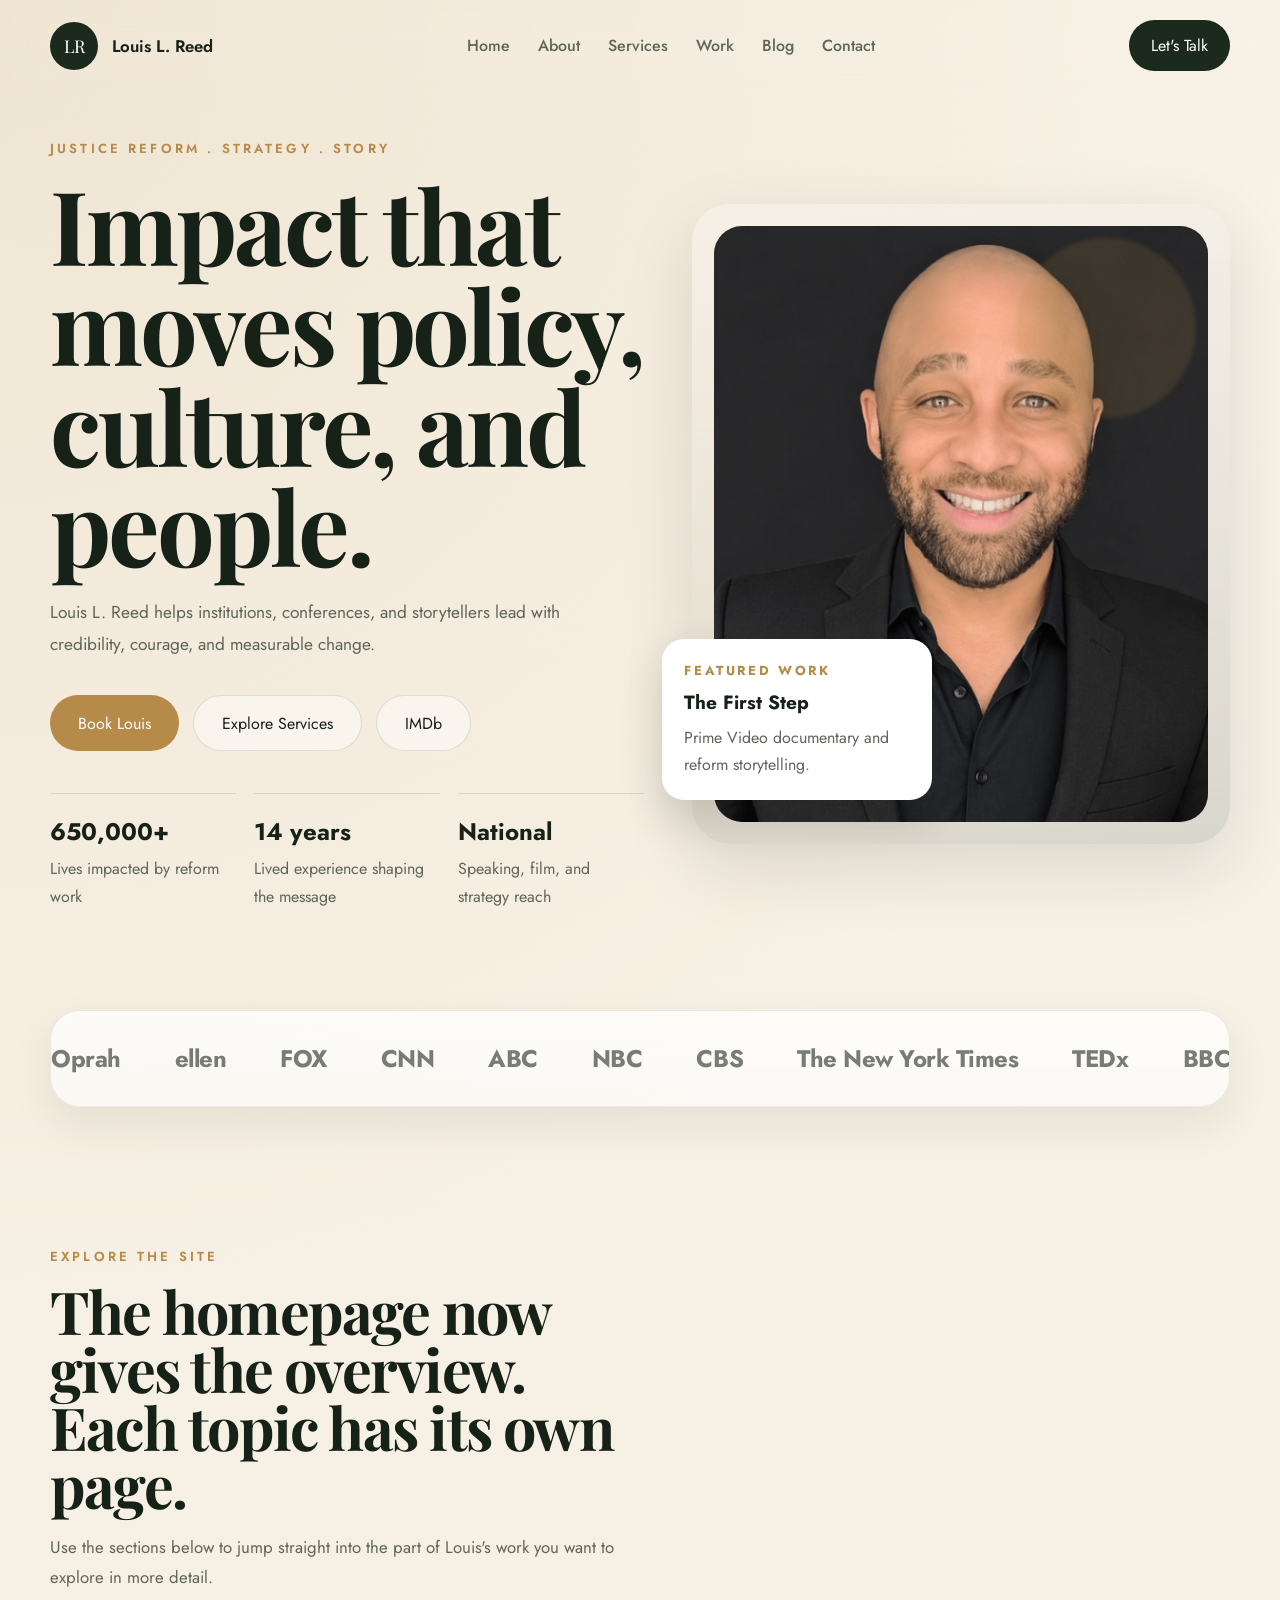
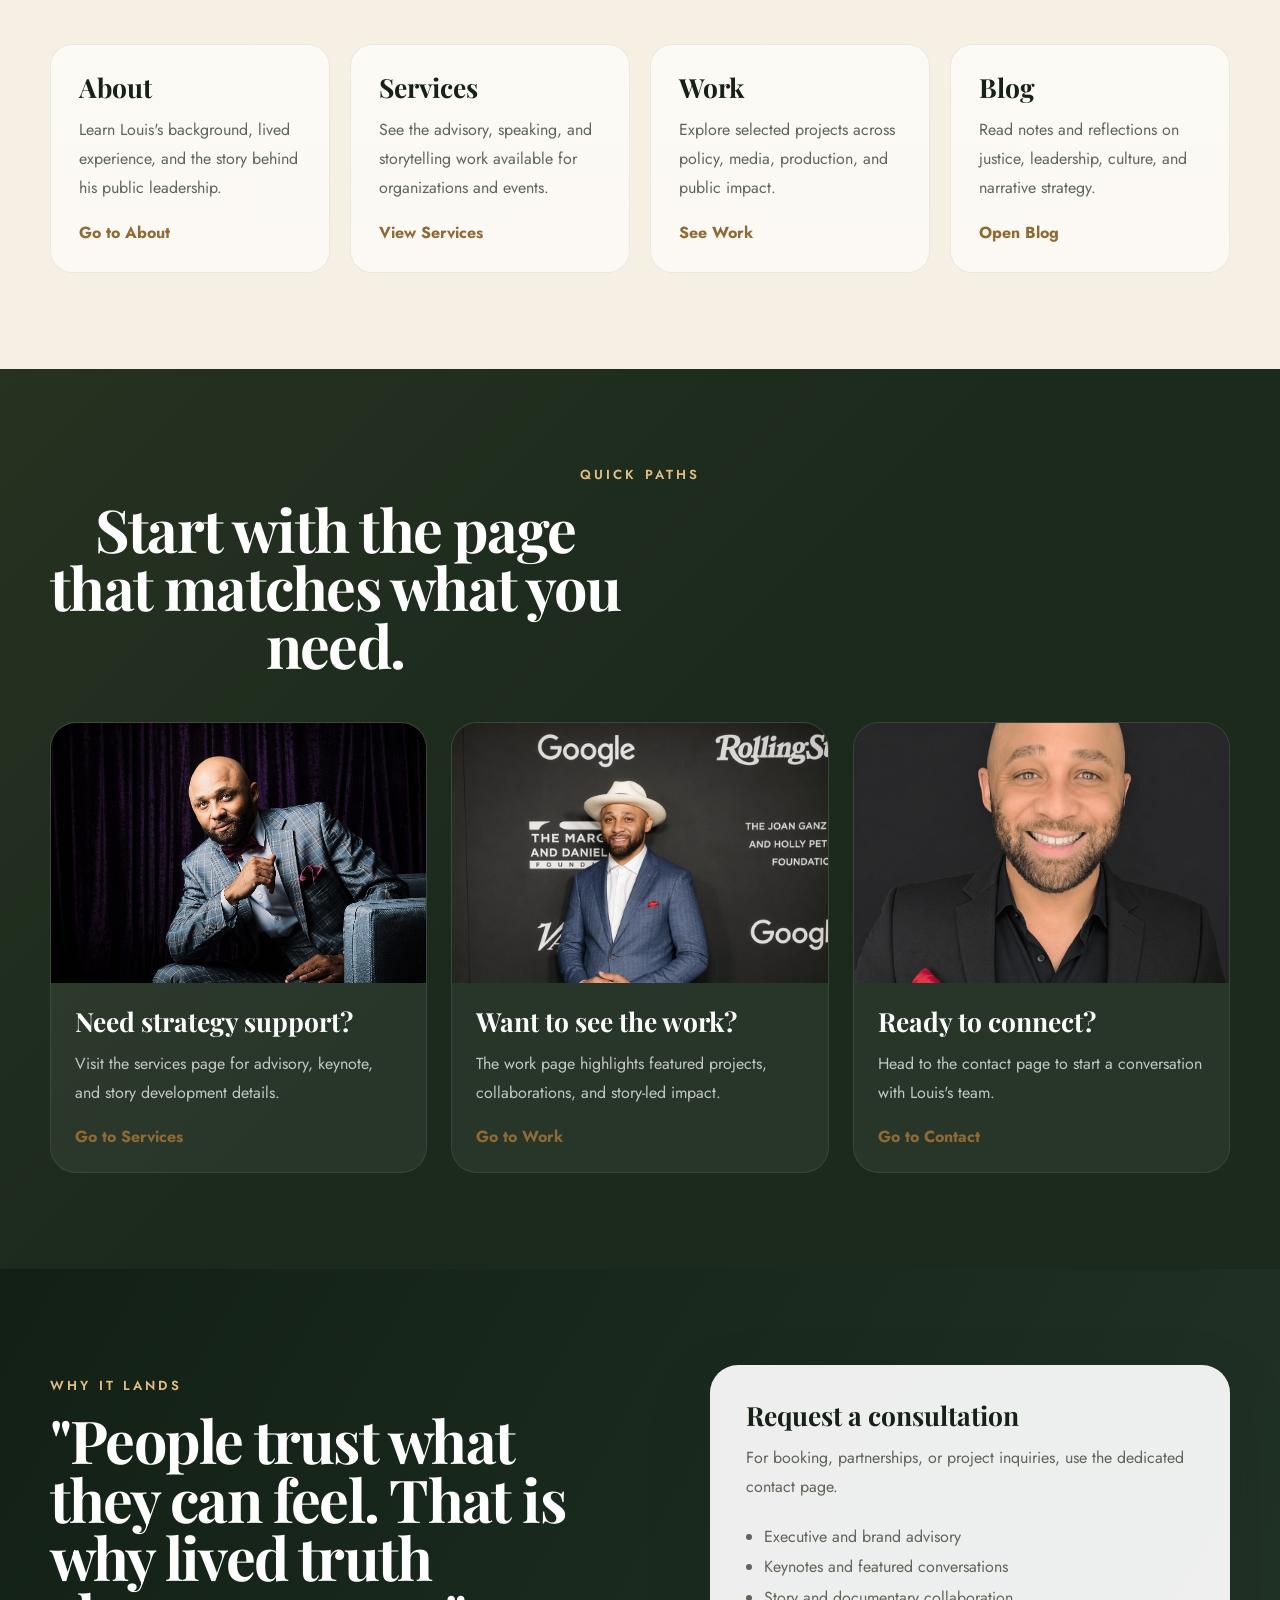
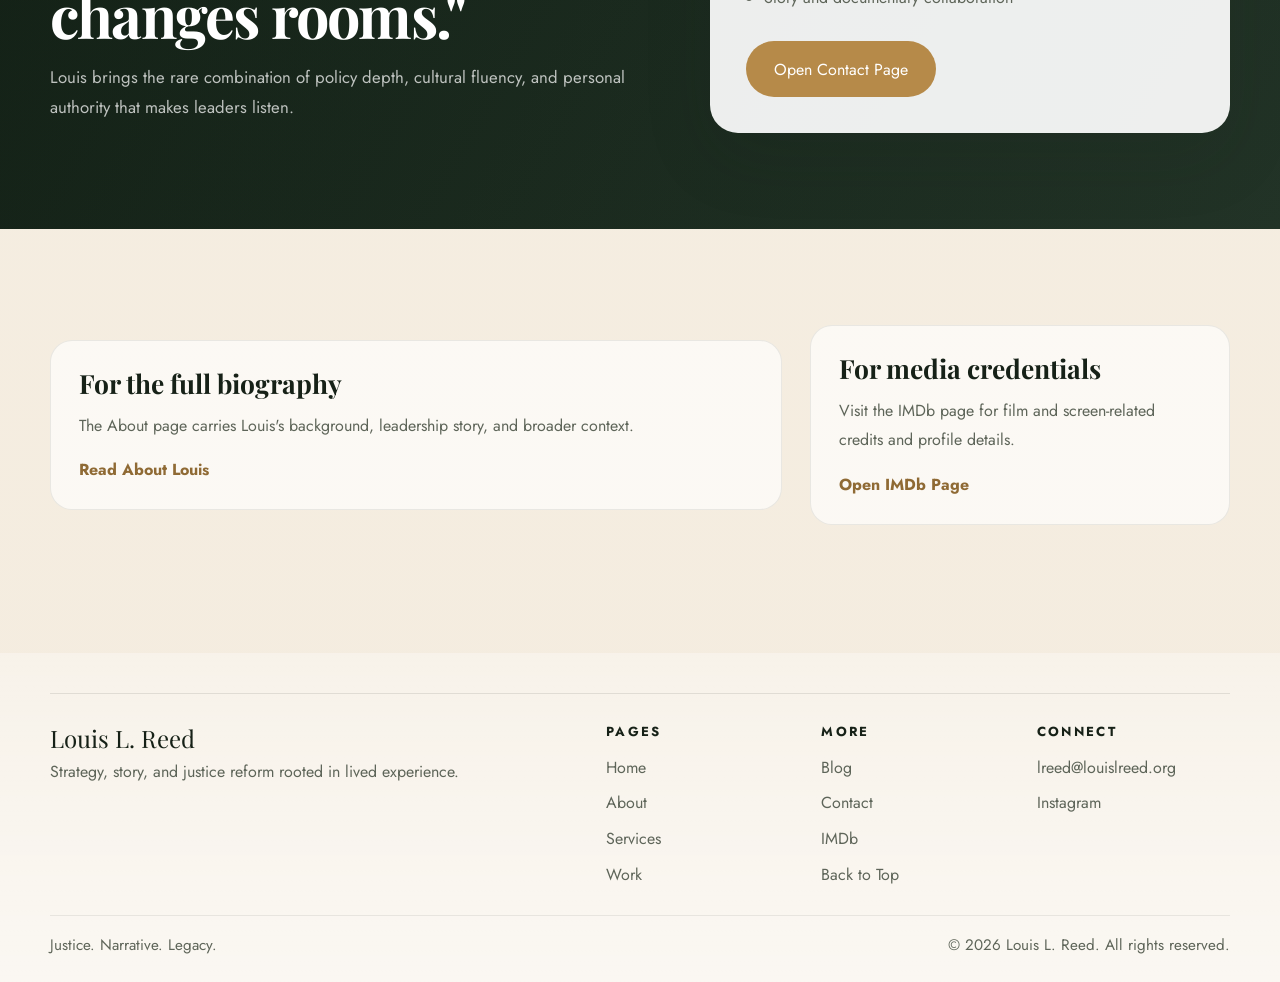
==== index.html @ aa3870a3 "Initial site import" ====
<!doctype html>
<html lang="en">
  <head>
    <meta charset="UTF-8" />
    <meta name="viewport" content="width=device-width, initial-scale=1.0" />
    <meta
      name="description"
      content="Louis L. Reed - Social impact strategist, filmmaker, and justice reform architect helping organizations shape policy, narrative, and lasting cultural change."
    />
    <meta
      property="og:title"
      content="Louis L. Reed | Strategy, Story, and Justice Reform"
    />
    <meta
      property="og:description"
      content="Partner with Louis L. Reed for keynote speaking, culture-shifting strategy, and story-led impact work."
    />
    <meta property="og:type" content="website" />
    <meta property="og:url" content="https://www.louislreed.org" />
    <meta
      property="og:image"
      content="https://www.louislreed.org/img-hero-background.png"
    />
    <meta name="twitter:card" content="summary_large_image" />
    <meta
      name="twitter:title"
      content="Louis L. Reed | Strategy, Story, and Justice Reform"
    />
    <meta
      name="twitter:description"
      content="Justice reform insight, story-led strategy, and keynote speaking rooted in lived experience."
    />
    <meta
      name="twitter:image"
      content="https://www.louislreed.org/img-hero-background.png"
    />
    <link rel="canonical" href="https://www.louislreed.org/" />
    <title>Louis L. Reed | Strategy, Story, and Justice Reform</title>
    <link rel="preconnect" href="https://fonts.googleapis.com" />
    <link rel="preconnect" href="https://fonts.gstatic.com" crossorigin />
    <link
      href="https://fonts.googleapis.com/css2?family=Jost:wght@400;500;600;700&family=Playfair+Display:wght@600;700;800&display=swap"
      rel="stylesheet"
    />
    <link rel="stylesheet" href="style.css" />
  </head>
  <body>
    <div class="site-shell">
      <nav id="navbar" class="navbar" aria-label="Main navigation">
        <div class="container nav-inner">
          <a href="#hero" class="brand-mark" aria-label="Louis L. Reed home">
            <span class="brand-mark__monogram">LR</span>
            <span class="brand-mark__text">Louis L. Reed</span>
          </a>

          <div class="nav-links">
            <a href="index.html" class="nav-link active">Home</a>
            <a href="about.html" class="nav-link">About</a>
            <a href="services.html" class="nav-link">Services</a>
            <a href="work.html" class="nav-link">Work</a>
            <a href="blog.html" class="nav-link">Blog</a>
            <a href="contact.html" class="nav-link">Contact</a>
          </div>

          <a href="contact.html" class="nav-cta">Let's Talk</a>

          <button
            class="nav-hamburger"
            id="nav-hamburger"
            aria-label="Open menu"
            aria-expanded="false"
          >
            <span></span>
            <span></span>
            <span></span>
          </button>
        </div>
      </nav>

      <div class="mobile-menu" id="mobile-menu" aria-hidden="true">
        <a href="index.html" class="mobile-link">Home</a>
        <a href="about.html" class="mobile-link">About</a>
        <a href="services.html" class="mobile-link">Services</a>
        <a href="work.html" class="mobile-link">Work</a>
        <a href="blog.html" class="mobile-link">Blog</a>
        <a href="contact.html" class="mobile-link mobile-link-cta">Let's Talk</a>
      </div>
      <main>
        <section id="hero" class="hero">
          <div class="container hero-grid">
            <div class="hero-copy">
              <p class="eyebrow reveal-up">Justice Reform . Strategy . Story</p>
              <h1 class="hero-title reveal-up delay-1">
                Impact that moves
                policy, culture,
                and people.
              </h1>
              <p class="hero-text reveal-up delay-2">
                Louis L. Reed helps institutions, conferences, and storytellers
                lead with credibility, courage, and measurable change.
              </p>

              <div class="hero-actions reveal-up delay-3">
                <a href="contact.html" class="button button-primary">Book Louis</a>
                <a href="services.html" class="button button-secondary">Explore Services</a>
                <a href="imdb.html" class="button button-secondary">IMDb</a>
              </div>

              <div class="hero-stat-row reveal-up delay-4">
                <div class="hero-stat">
                  <strong>650,000+</strong>
                  <span>Lives impacted by reform work</span>
                </div>
                <div class="hero-stat">
                  <strong>14 years</strong>
                  <span>Lived experience shaping the message</span>
                </div>
                <div class="hero-stat">
                  <strong>National</strong>
                  <span>Speaking, film, and strategy reach</span>
                </div>
              </div>
            </div>

            <div class="hero-visual reveal-right">
              <div class="hero-photo-frame">
                <img
                  src="profile-main.png"
                  class="hero-photo"
                  alt="Portrait of Louis Reed smiling"
                />
                <div class="hero-floating-card">
                  <span class="hero-floating-card__label">Featured Work</span>
                  <strong>The First Step</strong>
                  <p>Prime Video documentary and reform storytelling.</p>
                </div>
              </div>
            </div>
          </div>
        </section>

        <section class="trust-bar" aria-label="Trusted by">
          <div class="container trust-bar__frame">
            <div class="trust-bar__track">
              <div class="trust-bar__group">
                <span class="trust-logo">Oprah</span>
                <span class="trust-logo">ellen</span>
                <span class="trust-logo">FOX</span>
                <span class="trust-logo">CNN</span>
                <span class="trust-logo">ABC</span>
                <span class="trust-logo">NBC</span>
                <span class="trust-logo">CBS</span>
                <span class="trust-logo">The New York Times</span>
                <span class="trust-logo">TEDx</span>
                <span class="trust-logo">BBC</span>
                <span class="trust-logo">Forbes</span>
                <span class="trust-logo">Entrepreneur</span>
                <span class="trust-logo">USA Today</span>
                <span class="trust-logo">Inc.</span>
                <span class="trust-logo">TIME</span>
                <span class="trust-logo">Fast Company</span>
                <span class="trust-logo">The Wall Street Journal</span>
              </div>
              <div class="trust-bar__group" aria-hidden="true">
                <span class="trust-logo">Oprah</span>
                <span class="trust-logo">ellen</span>
                <span class="trust-logo">FOX</span>
                <span class="trust-logo">CNN</span>
                <span class="trust-logo">ABC</span>
                <span class="trust-logo">NBC</span>
                <span class="trust-logo">CBS</span>
                <span class="trust-logo">The New York Times</span>
                <span class="trust-logo">TEDx</span>
                <span class="trust-logo">BBC</span>
                <span class="trust-logo">Forbes</span>
                <span class="trust-logo">Entrepreneur</span>
                <span class="trust-logo">USA Today</span>
                <span class="trust-logo">Inc.</span>
                <span class="trust-logo">TIME</span>
                <span class="trust-logo">Fast Company</span>
                <span class="trust-logo">The Wall Street Journal</span>
              </div>
            </div>
          </div>
        </section>

        <section class="section section-light">
          <div class="container section-heading section-heading-left">
            <p class="eyebrow">Explore The Site</p>
            <h2 class="section-title">
              The homepage now gives the overview. Each topic has its own page.
            </h2>
            <p class="section-text">
              Use the sections below to jump straight into the part of Louis's
              work you want to explore in more detail.
            </p>
          </div>

          <div class="container feature-grid">
            <article class="feature-card reveal-up">
              <h3>About</h3>
              <p>
                Learn Louis's background, lived experience, and the story behind
                his public leadership.
              </p>
              <a href="about.html" class="blog-card__link">Go to About</a>
            </article>
            <article class="feature-card reveal-up delay-1">
              <h3>Services</h3>
              <p>
                See the advisory, speaking, and storytelling work available for
                organizations and events.
              </p>
              <a href="services.html" class="blog-card__link">View Services</a>
            </article>
            <article class="feature-card reveal-up delay-2">
              <h3>Work</h3>
              <p>
                Explore selected projects across policy, media, production, and
                public impact.
              </p>
              <a href="work.html" class="blog-card__link">See Work</a>
            </article>
            <article class="feature-card reveal-up delay-3">
              <h3>Blog</h3>
              <p>
                Read notes and reflections on justice, leadership, culture, and
                narrative strategy.
              </p>
              <a href="blog.html" class="blog-card__link">Open Blog</a>
            </article>
          </div>
        </section>

        <section class="section section-dark">
          <div class="container section-heading">
            <p class="eyebrow eyebrow-light">Quick Paths</p>
            <h2 class="section-title section-title-light">
              Start with the page that matches what you need.
            </h2>
          </div>

          <div class="container services-grid">
            <article class="service-card reveal-up">
              <img
                src="img-strategy-new.png"
                alt="Strategic consulting session"
                class="service-card__image"
              />
              <div class="service-card__body">
                <h3>Need strategy support?</h3>
                <p>
                  Visit the services page for advisory, keynote, and story
                  development details.
                </p>
                <a href="services.html" class="blog-card__link">Go to Services</a>
              </div>
            </article>

            <article class="service-card reveal-up delay-1">
              <img
                src="img-film-service-new.png"
                alt="Film and story production work"
                class="service-card__image service-card__image--top"
              />
              <div class="service-card__body">
                <h3>Want to see the work?</h3>
                <p>
                  The work page highlights featured projects, collaborations, and
                  story-led impact.
                </p>
                <a href="work.html" class="blog-card__link">Go to Work</a>
              </div>
            </article>

            <article class="service-card reveal-up delay-2">
              <img
                src="img-speaking-new.png"
                alt="Louis Reed speaking on stage"
                class="service-card__image"
              />
              <div class="service-card__body">
                <h3>Ready to connect?</h3>
                <p>
                  Head to the contact page to start a conversation with Louis's
                  team.
                </p>
                <a href="contact.html" class="blog-card__link">Go to Contact</a>
              </div>
            </article>
          </div>
        </section>

        <section class="section consultation-band">
          <div class="container consultation-grid">
            <div class="consultation-quote reveal-left">
              <p class="eyebrow eyebrow-light">Why It Lands</p>
              <h2 class="section-title section-title-light">
                "People trust what they can feel. That is why lived truth
                changes rooms."
              </h2>
              <p class="section-text section-text-light">
                Louis brings the rare combination of policy depth, cultural
                fluency, and personal authority that makes leaders listen.
              </p>
            </div>

            <div class="consultation-panel reveal-right">
              <h3>Request a consultation</h3>
              <p>
                For booking, partnerships, or project inquiries, use the
                dedicated contact page.
              </p>
              <ul class="consultation-list">
                <li>Executive and brand advisory</li>
                <li>Keynotes and featured conversations</li>
                <li>Story and documentary collaboration</li>
              </ul>
              <a href="contact.html" class="button button-primary">Open Contact Page</a>
            </div>
          </div>
        </section>

        <section class="section section-light">
          <div class="container two-column-copy">
            <div class="feature-card reveal-up">
              <h3>For the full biography</h3>
              <p>
                The About page carries Louis's background, leadership story, and
                broader context.
              </p>
              <a href="about.html" class="blog-card__link">Read About Louis</a>
            </div>
            <div class="feature-card reveal-up delay-1">
              <h3>For media credentials</h3>
              <p>
                Visit the IMDb page for film and screen-related credits and
                profile details.
              </p>
              <a href="imdb.html" class="blog-card__link">Open IMDb Page</a>
            </div>
          </div>
        </section>
      </main>
<footer class="footer">
        <div class="container footer-inner">
          <div class="footer-brand-block">
            <p class="footer-brand">Louis L. Reed</p>
            <p class="footer-copy">
              Strategy, story, and justice reform rooted in lived experience.
            </p>
          </div>
          <div class="footer-links">
            <div class="footer-column">
              <p class="footer-heading">Pages</p>
              <a href="index.html" class="footer-link">Home</a>
              <a href="about.html" class="footer-link">About</a>
              <a href="services.html" class="footer-link">Services</a>
              <a href="work.html" class="footer-link">Work</a>
            </div>
            <div class="footer-column">
              <p class="footer-heading">More</p>
              <a href="blog.html" class="footer-link">Blog</a>
              <a href="contact.html" class="footer-link">Contact</a>
              <a href="imdb.html" class="footer-link">IMDb</a>
              <a href="#hero" class="footer-link">Back to Top</a>
            </div>
            <div class="footer-column">
              <p class="footer-heading">Connect</p>
              <a href="mailto:lreed@louislreed.org" class="footer-link">lreed@louislreed.org</a>
              <a
                href="https://www.instagram.com/heinspires4real"
                target="_blank"
                rel="noopener noreferrer"
                class="footer-link"
              >
                Instagram
              </a>
            </div>
          </div>
        </div>
        <div class="container footer-bottom">
          <p class="footer-note">Justice. Narrative. Legacy.</p>
          <p class="footer-note">© 2026 Louis L. Reed. All rights reserved.</p>
        </div>
      </footer>
    </div>

    <script src="main.js"></script>
  </body>
</html>
---- style.css ----
:root {
  --bg: #f6f0e4;
  --surface: #fffaf2;
  --surface-strong: #f0e6d3;
  --ink: #162117;
  --muted: #5e6559;
  --brand: #b68a49;
  --brand-deep: #8f6a34;
  --panel: #1b2a1d;
  --panel-soft: #243629;
  --line: rgba(22, 33, 23, 0.12);
  --white: #ffffff;
  --shadow: 0 24px 70px rgba(24, 31, 24, 0.12);
  --radius-lg: 28px;
  --radius-md: 18px;
  --radius-sm: 12px;
  --container: 1180px;
  --font-heading: "Playfair Display", Georgia, serif;
  --font-body: "Jost", Arial, sans-serif;
  --ease: cubic-bezier(0.22, 1, 0.36, 1);
}

*,
*::before,
*::after {
  box-sizing: border-box;
}

html {
  scroll-behavior: smooth;
}

body {
  margin: 0;
  font-family: var(--font-body);
  background:
    radial-gradient(circle at top left, rgba(182, 138, 73, 0.12), transparent 30%),
    linear-gradient(180deg, #f8f2e7 0%, #f4ecdf 100%);
  color: var(--ink);
}

img {
  display: block;
  max-width: 100%;
}

a {
  color: inherit;
  text-decoration: none;
}

button,
input,
select,
textarea {
  font: inherit;
}

button {
  cursor: pointer;
  border: 0;
}

.container {
  width: min(var(--container), calc(100% - 40px));
  margin: 0 auto;
}

.section {
  padding: 96px 0;
}

.section-light {
  background: transparent;
}

.section-dark {
  background:
    linear-gradient(135deg, rgba(182, 138, 73, 0.08), transparent 48%),
    var(--panel);
  color: var(--white);
}

.site-shell {
  overflow: clip;
}

.eyebrow {
  margin: 0 0 16px;
  color: var(--brand);
  font-size: 0.82rem;
  font-weight: 600;
  letter-spacing: 0.24em;
  text-transform: uppercase;
}

.eyebrow-light {
  color: #dfbd84;
}

.section-title,
.hero-title {
  margin: 0;
  font-family: var(--font-heading);
  font-weight: 700;
  line-height: 0.98;
  letter-spacing: -0.03em;
}

.hero-title {
  max-width: 11ch;
  font-size: clamp(3.4rem, 8vw, 6.4rem);
}

.section-title {
  font-size: clamp(2.2rem, 5vw, 3.7rem);
  max-width: 15ch;
}

.section-title-light {
  color: var(--white);
}

.section-text {
  margin: 18px 0 0;
  max-width: 62ch;
  color: var(--muted);
  font-size: 1.05rem;
  line-height: 1.8;
}

.section-text-light {
  color: rgba(255, 255, 255, 0.72);
}

.section-heading {
  text-align: center;
  margin-bottom: 48px;
}

.section-heading-left {
  text-align: left;
}

.page-hero {
  padding: 72px 0 28px;
}

.page-hero__grid,
.two-column-copy {
  display: grid;
  grid-template-columns: minmax(0, 1fr) minmax(300px, 420px);
  gap: 28px;
  align-items: center;
}

.page-title {
  margin: 0;
  font-family: var(--font-heading);
  font-size: clamp(2.8rem, 6vw, 4.8rem);
  line-height: 1;
  letter-spacing: -0.03em;
}

.page-hero__image {
  width: 100%;
  min-height: 420px;
  border-radius: 28px;
  object-fit: cover;
  object-position: center top;
  box-shadow: var(--shadow);
}

.imdb-card {
  padding: 22px;
  border-radius: 28px;
  background: #101010;
  box-shadow: var(--shadow);
}

.imdb-card__image {
  width: 100%;
  border-radius: 18px;
}

.imdb-card__actions {
  display: flex;
  justify-content: center;
  margin-top: 22px;
}

.button {
  display: inline-flex;
  align-items: center;
  justify-content: center;
  min-height: 56px;
  padding: 0 28px;
  border-radius: 999px;
  transition:
    transform 0.25s var(--ease),
    background-color 0.25s var(--ease),
    border-color 0.25s var(--ease),
    color 0.25s var(--ease);
}

.button:hover {
  transform: translateY(-2px);
}

.button-primary {
  background: var(--brand);
  color: var(--white);
}

.button-primary:hover {
  background: var(--brand-deep);
}

.button-secondary {
  border: 1px solid var(--line);
  color: var(--ink);
  background: rgba(255, 255, 255, 0.45);
}

.button-full {
  width: 100%;
}

.navbar {
  position: sticky;
  top: 0;
  z-index: 20;
  padding: 20px 0;
  backdrop-filter: blur(20px);
  transition:
    padding 0.25s var(--ease),
    background-color 0.25s var(--ease),
    border-color 0.25s var(--ease);
}

.navbar.scrolled {
  padding: 12px 0;
  background: rgba(248, 242, 231, 0.88);
  border-bottom: 1px solid rgba(22, 33, 23, 0.08);
}

.nav-inner {
  display: flex;
  align-items: center;
  justify-content: space-between;
  gap: 24px;
}

.brand-mark {
  display: inline-flex;
  align-items: center;
  gap: 14px;
}

.brand-mark__monogram {
  display: inline-grid;
  place-items: center;
  width: 48px;
  height: 48px;
  border-radius: 50%;
  background: var(--panel);
  color: var(--white);
  font-family: var(--font-heading);
  font-size: 1.1rem;
}

.brand-mark__text {
  font-weight: 600;
  font-size: 1.05rem;
}

.nav-links {
  display: flex;
  align-items: center;
  gap: 28px;
}

.nav-link {
  color: var(--muted);
  font-weight: 500;
}

.nav-link.active,
.nav-link:hover {
  color: var(--ink);
}

.nav-cta {
  padding: 14px 22px;
  border-radius: 999px;
  background: var(--panel);
  color: var(--white);
}

.nav-hamburger {
  display: none;
  width: 48px;
  height: 48px;
  padding: 10px;
  background: var(--panel);
  border-radius: 14px;
}

.nav-hamburger span {
  display: block;
  width: 100%;
  height: 2px;
  margin: 5px 0;
  background: var(--white);
  transition: transform 0.25s var(--ease), opacity 0.25s var(--ease);
}

.nav-hamburger.open span:nth-child(1) {
  transform: translateY(7px) rotate(45deg);
}

.nav-hamburger.open span:nth-child(2) {
  opacity: 0;
}

.nav-hamburger.open span:nth-child(3) {
  transform: translateY(-7px) rotate(-45deg);
}

.mobile-menu {
  position: fixed;
  inset: 84px 20px auto;
  z-index: 19;
  display: grid;
  gap: 12px;
  padding: 22px;
  border-radius: 24px;
  background: rgba(27, 42, 29, 0.97);
  color: var(--white);
  box-shadow: var(--shadow);
  opacity: 0;
  pointer-events: none;
  transform: translateY(-10px);
  transition:
    opacity 0.25s var(--ease),
    transform 0.25s var(--ease);
}

.mobile-menu.open {
  opacity: 1;
  pointer-events: auto;
  transform: translateY(0);
}

.mobile-link {
  padding: 12px 4px;
  border-bottom: 1px solid rgba(255, 255, 255, 0.08);
}

.mobile-link-cta {
  border-bottom: 0;
  color: #f3d295;
}

.hero {
  padding: 48px 0 84px;
}

.hero-grid {
  display: grid;
  grid-template-columns: minmax(0, 1.05fr) minmax(360px, 0.95fr);
  align-items: center;
  gap: 48px;
}

.hero-text {
  margin: 22px 0 0;
  max-width: 56ch;
  color: var(--muted);
  font-size: 1.08rem;
  line-height: 1.85;
}

.hero-actions {
  display: flex;
  flex-wrap: wrap;
  gap: 14px;
  margin-top: 34px;
}

.hero-stat-row {
  display: grid;
  grid-template-columns: repeat(3, minmax(0, 1fr));
  gap: 18px;
  margin-top: 42px;
}

.hero-stat {
  padding-top: 20px;
  border-top: 1px solid rgba(22, 33, 23, 0.12);
}

.hero-stat strong {
  display: block;
  margin-bottom: 6px;
  font-size: 1.5rem;
  font-weight: 700;
}

.hero-stat span {
  color: var(--muted);
  line-height: 1.7;
}

.hero-photo-frame {
  position: relative;
  min-height: 640px;
  padding: 22px;
  border-radius: 38px;
  background:
    linear-gradient(180deg, rgba(255, 255, 255, 0.58), rgba(255, 255, 255, 0.18)),
    linear-gradient(145deg, rgba(182, 138, 73, 0.18), rgba(27, 42, 29, 0.18));
  box-shadow: var(--shadow);
}

.hero-photo-frame::before {
  content: "";
  position: absolute;
  inset: 34px 34px auto auto;
  width: 180px;
  height: 180px;
  border-radius: 50%;
  background: rgba(182, 138, 73, 0.16);
  filter: blur(2px);
}

.hero-photo {
  width: 100%;
  height: 100%;
  min-height: 596px;
  border-radius: 28px;
  object-fit: cover;
  object-position: center top;
  background: linear-gradient(180deg, #d6cfbf, #b9b1a2);
}

.hero-floating-card {
  position: absolute;
  left: -30px;
  bottom: 44px;
  max-width: 270px;
  padding: 22px;
  border-radius: 22px;
  background: var(--white);
  box-shadow: 0 18px 44px rgba(23, 31, 23, 0.16);
}

.hero-floating-card__label {
  display: block;
  margin-bottom: 8px;
  color: var(--brand);
  font-size: 0.82rem;
  font-weight: 700;
  letter-spacing: 0.2em;
  text-transform: uppercase;
}

.hero-floating-card strong {
  display: block;
  margin-bottom: 8px;
  font-size: 1.2rem;
}

.hero-floating-card p {
  margin: 0;
  color: var(--muted);
  line-height: 1.7;
}

.trust-bar {
  padding: 16px 0 44px;
}

.trust-bar__frame {
  overflow: hidden;
  padding: 30px 0;
  border: 1px solid rgba(22, 33, 23, 0.08);
  border-radius: 30px;
  background:
    linear-gradient(180deg, rgba(255, 255, 255, 0.74), rgba(255, 255, 255, 0.62));
  box-shadow:
    0 18px 44px rgba(22, 33, 23, 0.08),
    inset 0 1px 0 rgba(255, 255, 255, 0.45);
}

.trust-bar__track {
  display: flex;
  width: max-content;
  animation: trust-marquee 28s linear infinite;
  will-change: transform;
}

.trust-bar__group {
  display: flex;
  align-items: center;
  gap: 54px;
  padding-right: 54px;
}

.trust-logo {
  flex: 0 0 auto;
  color: var(--muted);
  font-size: 1.5rem;
  font-weight: 700;
  letter-spacing: -0.02em;
  white-space: nowrap;
  opacity: 0.84;
  transform: translateY(0);
  transition:
    opacity 0.25s var(--ease),
    transform 0.25s var(--ease),
    color 0.25s var(--ease);
}

.trust-logo:hover {
  color: var(--ink);
  opacity: 1;
  transform: translateY(-2px);
}

@keyframes trust-marquee {
  from {
    transform: translateX(0);
  }
  to {
    transform: translateX(-50%);
  }
}

.intro-grid {
  display: grid;
  grid-template-columns: minmax(300px, 0.82fr) minmax(0, 1fr);
  gap: 48px;
  align-items: center;
}

.intro-media img {
  width: 100%;
  min-height: 520px;
  border-radius: 32px;
  object-fit: cover;
  box-shadow: var(--shadow);
}

.feature-grid {
  display: grid;
  grid-template-columns: repeat(4, minmax(0, 1fr));
  gap: 20px;
  margin-top: 52px;
}

.feature-card {
  padding: 28px;
  border: 1px solid rgba(22, 33, 23, 0.08);
  border-radius: 22px;
  background: rgba(255, 255, 255, 0.64);
}

.feature-card h3,
.service-card h3,
.case-card h3,
.consultation-panel h3,
.form-success h3 {
  margin: 0 0 14px;
  font-family: var(--font-heading);
  font-size: 1.65rem;
  line-height: 1.1;
}

.feature-card p,
.service-card p,
.case-card p,
.consultation-panel p,
.contact-card span,
.contact-card strong,
.form-success p {
  margin: 0;
  color: var(--muted);
  line-height: 1.8;
}

.services-grid,
.case-grid,
.consultation-grid,
.contact-grid {
  display: grid;
  gap: 24px;
}

.services-grid {
  grid-template-columns: repeat(3, minmax(0, 1fr));
}

.service-card {
  overflow: hidden;
  border-radius: 26px;
  background: rgba(255, 255, 255, 0.06);
  border: 1px solid rgba(255, 255, 255, 0.08);
}

.service-card__image,
.case-card__image {
  width: 100%;
  height: 260px;
  object-fit: cover;
}

.service-card__image--top {
  object-position: center top;
}


.service-card__body,
.case-card__body {
  padding: 24px;
}

.service-card__body p {
  color: rgba(255, 255, 255, 0.72);
}

.case-grid {
  grid-template-columns: 1.25fr 1fr 1fr;
}

.blog-preview-grid {
  display: grid;
  grid-template-columns: repeat(3, minmax(0, 1fr));
  gap: 24px;
}

.blog-card,
.blog-post-card {
  overflow: hidden;
  border-radius: 26px;
  background: rgba(255, 255, 255, 0.76);
  border: 1px solid rgba(22, 33, 23, 0.08);
  box-shadow: 0 18px 50px rgba(23, 31, 23, 0.08);
}

.blog-card__image,
.blog-post-card__image {
  width: 100%;
  height: 240px;
  object-fit: cover;
}

.blog-card__body,
.blog-post-card__body {
  padding: 24px;
}

.blog-card__meta {
  display: inline-block;
  margin-bottom: 12px;
  color: var(--brand);
  font-size: 0.82rem;
  font-weight: 700;
  letter-spacing: 0.16em;
  text-transform: uppercase;
}

.blog-card__body h3,
.blog-post-card__body h2,
.sidebar-card h3 {
  margin: 0 0 14px;
  font-family: var(--font-heading);
  font-size: 1.8rem;
  line-height: 1.1;
}

.blog-card__body p,
.blog-post-card__body p,
.sidebar-card p,
.sidebar-list {
  margin: 0;
  color: var(--muted);
  line-height: 1.85;
}

.blog-card__link {
  display: inline-block;
  margin-top: 18px;
  color: var(--brand-deep);
  font-weight: 700;
}

.blog-hero {
  padding: 48px 0 40px;
}

.blog-hero__grid,
.blog-layout {
  display: grid;
  grid-template-columns: minmax(0, 1.12fr) minmax(300px, 0.88fr);
  gap: 28px;
}

.blog-hero__visual {
  display: flex;
  justify-content: flex-end;
}

.blog-hero__image {
  width: min(100%, 440px);
  min-height: 500px;
  border-radius: 30px;
  object-fit: cover;
  object-position: center top;
  box-shadow: var(--shadow);
}

.blog-feed {
  display: grid;
  gap: 24px;
}

.blog-post-card__image {
  height: 320px;
}

.blog-sidebar {
  display: grid;
  gap: 20px;
  align-self: start;
  position: sticky;
  top: 110px;
}

.sidebar-card {
  padding: 28px;
  border-radius: 24px;
  background: rgba(255, 255, 255, 0.76);
  border: 1px solid rgba(22, 33, 23, 0.08);
  box-shadow: 0 18px 50px rgba(23, 31, 23, 0.08);
}

.sidebar-card-dark {
  background: var(--panel);
  color: var(--white);
}

.sidebar-card-dark p,
.sidebar-card-dark .sidebar-list {
  color: rgba(255, 255, 255, 0.72);
}

.sidebar-list {
  padding-left: 18px;
}

.case-card {
  overflow: hidden;
  border-radius: 26px;
  background: rgba(255, 255, 255, 0.7);
  border: 1px solid rgba(22, 33, 23, 0.08);
  box-shadow: 0 18px 50px rgba(23, 31, 23, 0.08);
}

.case-card-large {
  grid-row: span 2;
}

.case-card-large .case-card__image {
  height: 100%;
  min-height: 100%;
}

.case-card__tag {
  display: inline-block;
  margin-bottom: 12px;
  color: var(--brand);
  font-size: 0.82rem;
  font-weight: 700;
  letter-spacing: 0.18em;
  text-transform: uppercase;
}

.consultation-band {
  background:
    linear-gradient(180deg, rgba(10, 17, 11, 0.08), rgba(10, 17, 11, 0.08)),
    linear-gradient(120deg, #132116 0%, #243629 100%);
}

.consultation-grid {
  grid-template-columns: 1.1fr 0.9fr;
  align-items: center;
}

.consultation-panel {
  padding: 36px;
  border-radius: 28px;
  background: rgba(255, 255, 255, 0.92);
  box-shadow: var(--shadow);
}

.consultation-list {
  margin: 20px 0 28px;
  padding-left: 18px;
  color: var(--muted);
  line-height: 1.9;
}

.contact-grid {
  grid-template-columns: 0.9fr 1.1fr;
  align-items: start;
}

.contact-cards {
  display: grid;
  gap: 14px;
  margin-top: 28px;
}

.contact-card {
  display: block;
  padding: 22px 24px;
  border-radius: 20px;
  border: 1px solid rgba(22, 33, 23, 0.08);
  background: rgba(255, 255, 255, 0.66);
}

.contact-card strong {
  display: block;
  margin-top: 4px;
  color: var(--ink);
  font-size: 1.12rem;
}

.contact-action-button {
  display: inline-flex;
  align-items: center;
  justify-content: center;
  min-height: 64px;
  padding: 0 28px;
  border-radius: 20px;
  background: var(--brand);
  color: var(--white);
  font-size: 1.05rem;
  font-weight: 700;
  box-shadow: 0 16px 32px rgba(182, 138, 73, 0.22);
  transition:
    transform 0.25s var(--ease),
    background-color 0.25s var(--ease),
    box-shadow 0.25s var(--ease);
}

.contact-action-button:hover {
  transform: translateY(-2px);
  background: var(--brand-deep);
  box-shadow: 0 20px 38px rgba(143, 106, 52, 0.28);
}

.contact-action-button-secondary {
  background: #25d366;
  box-shadow: 0 16px 32px rgba(37, 211, 102, 0.22);
}

.contact-action-button-secondary:hover {
  background: #1fb758;
  box-shadow: 0 20px 38px rgba(37, 211, 102, 0.3);
}

.contact-action-button-outline {
  background: rgba(255, 255, 255, 0.7);
  color: var(--ink);
  border: 1px solid rgba(22, 33, 23, 0.1);
  box-shadow: 0 12px 28px rgba(22, 33, 23, 0.08);
}

.contact-action-button-outline:hover {
  background: rgba(255, 255, 255, 0.95);
  color: var(--brand-deep);
  box-shadow: 0 18px 34px rgba(22, 33, 23, 0.12);
}


.contact-form-shell {
  padding: 34px;
  border-radius: 30px;
  background: rgba(255, 255, 255, 0.82);
  border: 1px solid rgba(22, 33, 23, 0.08);
  box-shadow: var(--shadow);
}

.contact-form {
  display: grid;
  gap: 18px;
}

.form-row {
  display: grid;
  grid-template-columns: repeat(2, minmax(0, 1fr));
  gap: 16px;
}

.form-group {
  display: grid;
  gap: 8px;
}

.form-group label {
  font-weight: 600;
}

.form-input {
  width: 100%;
  padding: 15px 18px;
  border: 1px solid rgba(22, 33, 23, 0.12);
  border-radius: 16px;
  background: #fffdf8;
  color: var(--ink);
  transition:
    border-color 0.2s var(--ease),
    box-shadow 0.2s var(--ease);
}

.form-input:focus {
  outline: none;
  border-color: rgba(182, 138, 73, 0.8);
  box-shadow: 0 0 0 4px rgba(182, 138, 73, 0.14);
}

.form-input.error {
  border-color: #c54b4b;
}

.form-textarea {
  min-height: 144px;
  resize: vertical;
}

.form-success {
  padding: 16px 0 4px;
}

.footer {
  margin-top: 32px;
  padding: 40px 0 26px;
  background:
    linear-gradient(180deg, rgba(255, 255, 255, 0.34), rgba(255, 255, 255, 0.6)),
    #f4ecdf;
}

.footer-inner {
  display: grid;
  grid-template-columns: minmax(260px, 1.1fr) minmax(0, 1.3fr);
  align-items: start;
  justify-content: space-between;
  gap: 28px;
  padding: 28px 0;
  border-top: 1px solid rgba(22, 33, 23, 0.1);
  border-bottom: 1px solid rgba(22, 33, 23, 0.08);
}

.footer-brand-block {
  max-width: 28rem;
}

.footer-brand {
  margin: 0 0 4px;
  font-family: var(--font-heading);
  font-size: 1.5rem;
}

.footer-copy {
  margin: 0;
  color: var(--muted);
  line-height: 1.8;
}

.footer-links {
  display: grid;
  grid-template-columns: repeat(3, minmax(0, 1fr));
  gap: 22px;
}

.footer-column {
  display: grid;
  gap: 10px;
  align-content: start;
}

.footer-heading {
  margin: 0 0 4px;
  color: var(--ink);
  font-size: 0.82rem;
  font-weight: 700;
  letter-spacing: 0.18em;
  text-transform: uppercase;
}

.footer-link {
  color: var(--muted);
  line-height: 1.6;
  transition: color 0.2s var(--ease);
}

.footer-link:hover {
  color: var(--brand-deep);
}

.footer-bottom {
  display: flex;
  align-items: center;
  justify-content: space-between;
  gap: 16px;
  padding-top: 18px;
}

.footer-note {
  margin: 0;
  color: var(--muted);
  font-size: 0.95rem;
}

.reveal-up,
.reveal-left,
.reveal-right {
  opacity: 0;
  transition:
    opacity 0.8s var(--ease),
    transform 0.8s var(--ease);
}

.reveal-up {
  transform: translateY(38px);
}

.reveal-left {
  transform: translateX(-38px);
}

.reveal-right {
  transform: translateX(38px);
}

.revealed {
  opacity: 1;
  transform: translate(0, 0);
}

.delay-1 {
  transition-delay: 0.1s;
}

.delay-2 {
  transition-delay: 0.2s;
}

.delay-3 {
  transition-delay: 0.3s;
}

.delay-4 {
  transition-delay: 0.4s;
}

@media (max-width: 1080px) {
  .hero-grid,
  .intro-grid,
  .consultation-grid,
  .contact-grid,
  .case-grid,
  .blog-hero__grid,
  .blog-layout,
  .page-hero__grid,
  .two-column-copy {
    grid-template-columns: 1fr;
  }

  .services-grid,
  .feature-grid,
  .blog-preview-grid {
    grid-template-columns: repeat(2, minmax(0, 1fr));
  }

  .case-card-large {
    grid-row: auto;
  }

  .case-card-large .case-card__image {
    min-height: 280px;
  }

  .hero-photo-frame {
    min-height: unset;
  }

  .hero-photo {
    min-height: 520px;
  }

  .hero-floating-card {
    left: 24px;
    bottom: 24px;
  }

  .blog-sidebar {
    position: static;
    top: auto;
  }
}

@media (max-width: 820px) {
  .nav-links,
  .nav-cta {
    display: none;
  }

  .nav-hamburger {
    display: inline-block;
  }

  .hero {
    padding-top: 24px;
  }

  .hero-title {
    max-width: 100%;
  }

  .hero-stat-row,
  .services-grid,
  .feature-grid,
  .blog-preview-grid,
  .form-row {
    grid-template-columns: 1fr;
  }

  .section {
    padding: 76px 0;
  }

  .contact-form-shell,
  .consultation-panel {
    padding: 26px;
  }

  .footer-inner,
  .footer-links {
    grid-template-columns: 1fr;
  }
}

@media (max-width: 560px) {
  .container {
    width: min(calc(100% - 24px), var(--container));
  }

  .brand-mark__monogram {
    display: none;
  }

  .hero-photo {
    min-height: 420px;
  }

  .hero-floating-card {
    position: static;
    max-width: none;
    margin-top: 16px;
  }

  .contact-form-shell {
    padding: 22px 18px;
  }

  .footer-bottom {
    flex-direction: column;
    align-items: flex-start;
  }

  .trust-logo {
    font-size: 1.15rem;
  }

  .trust-bar__group {
    gap: 30px;
    padding-right: 30px;
  }
}

@media (prefers-reduced-motion: reduce) {
  .trust-bar__track {
    animation: none;
  }
}
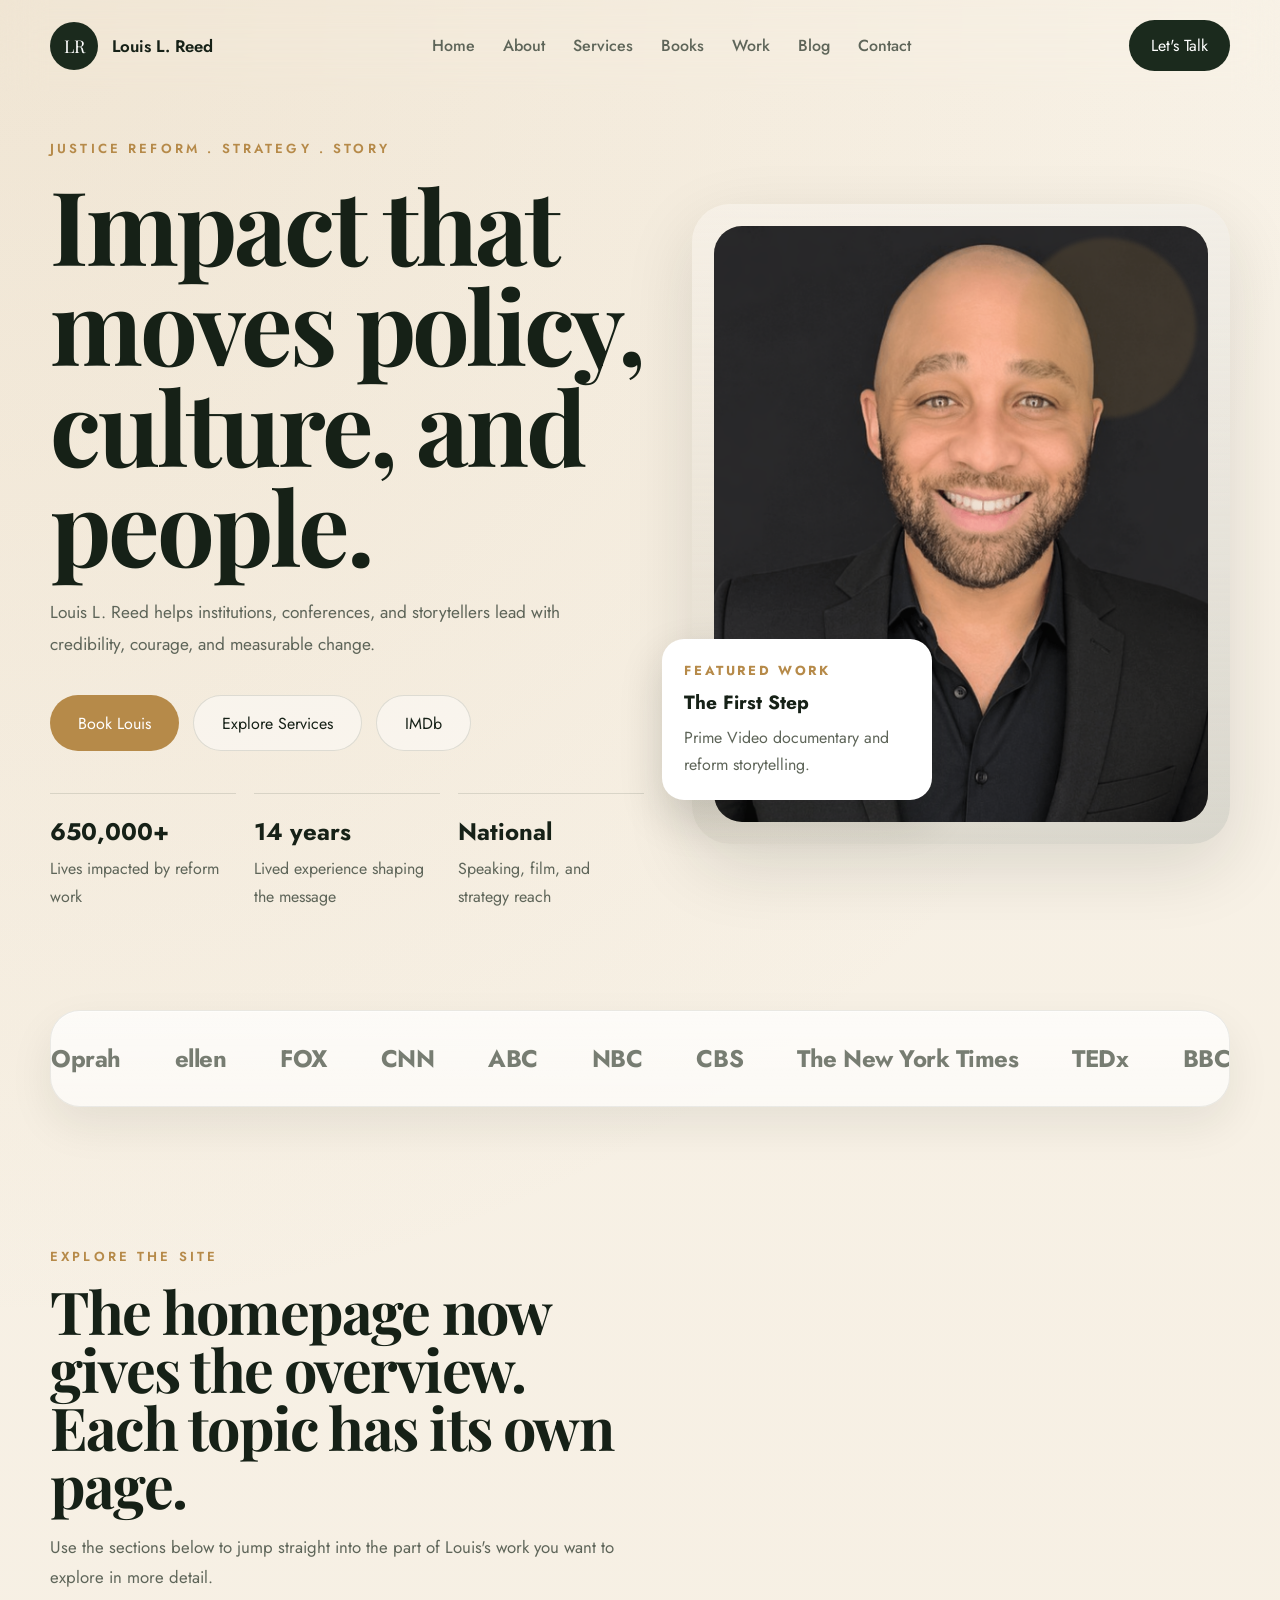
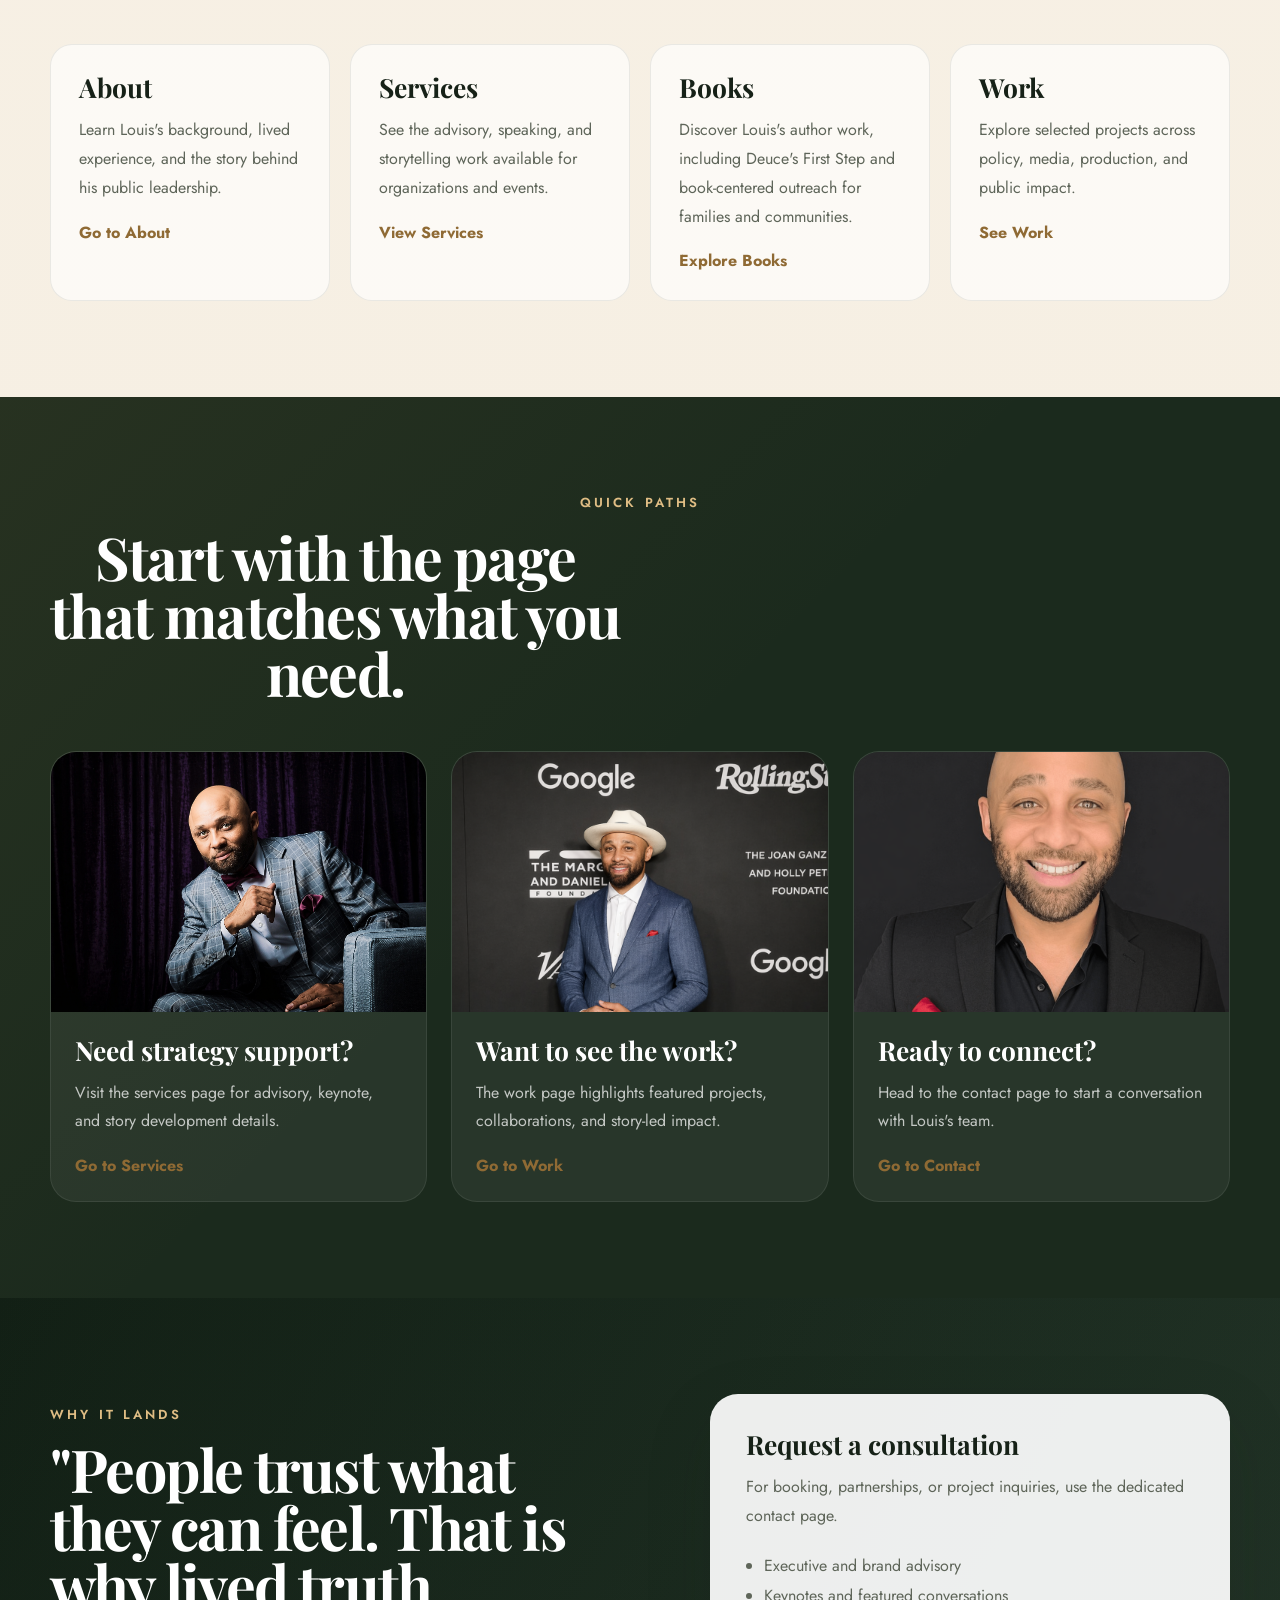
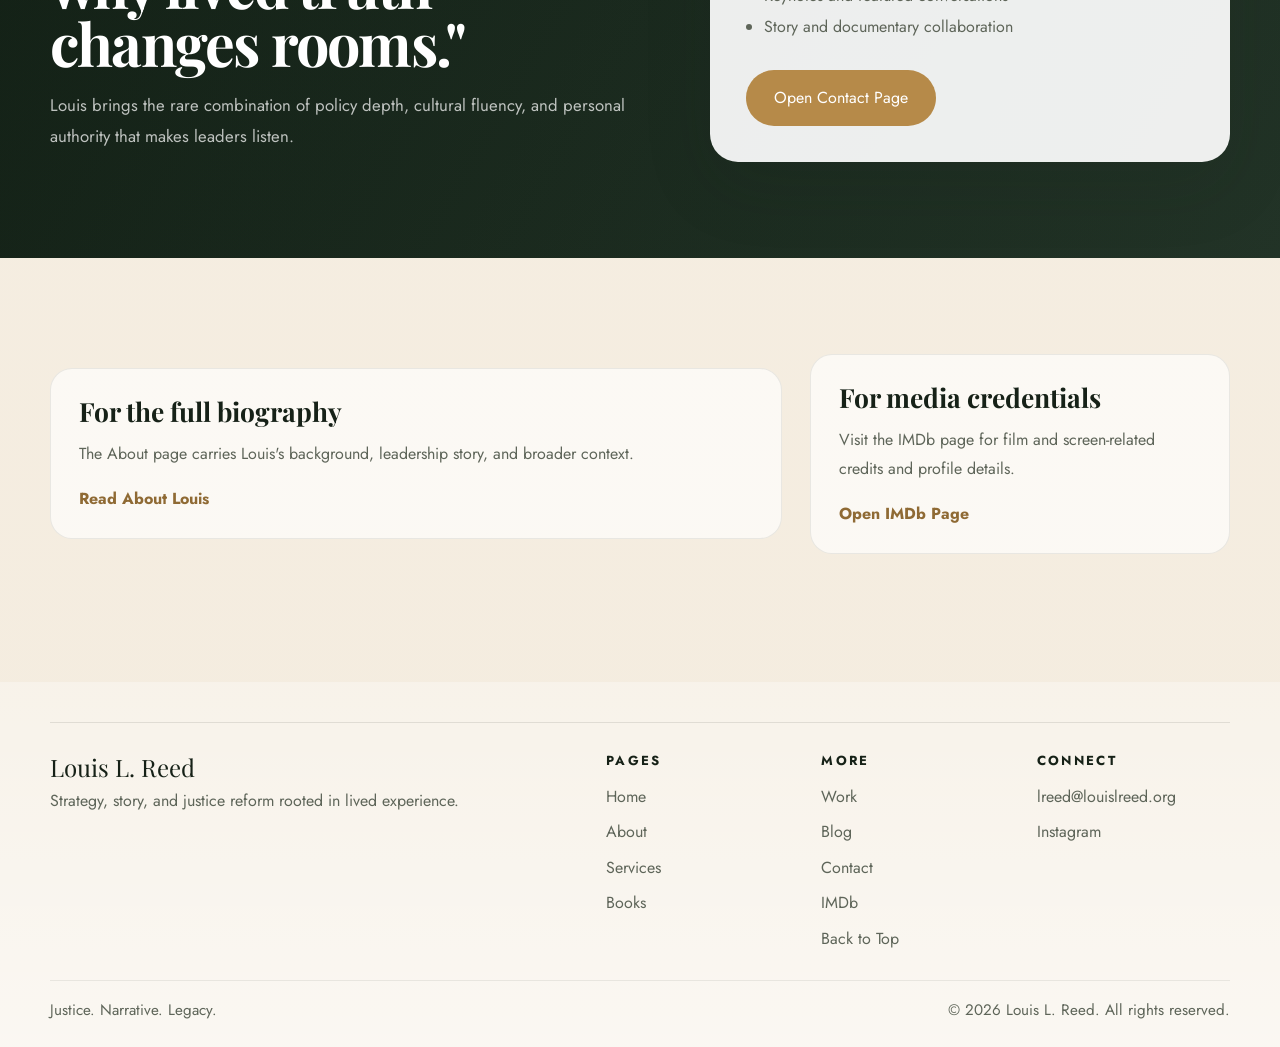
==== commit b37e4049: "Update books page content, covers, and links" ====
--- a/index.html
+++ b/index.html
@@ -57,6 +57,7 @@
             <a href="index.html" class="nav-link active">Home</a>
             <a href="about.html" class="nav-link">About</a>
             <a href="services.html" class="nav-link">Services</a>
+            <a href="books.html" class="nav-link">Books</a>
             <a href="work.html" class="nav-link">Work</a>
             <a href="blog.html" class="nav-link">Blog</a>
             <a href="contact.html" class="nav-link">Contact</a>
@@ -81,6 +82,7 @@
         <a href="index.html" class="mobile-link">Home</a>
         <a href="about.html" class="mobile-link">About</a>
         <a href="services.html" class="mobile-link">Services</a>
+        <a href="books.html" class="mobile-link">Books</a>
         <a href="work.html" class="mobile-link">Work</a>
         <a href="blog.html" class="mobile-link">Blog</a>
         <a href="contact.html" class="mobile-link mobile-link-cta">Let's Talk</a>
@@ -214,20 +216,20 @@
               <a href="services.html" class="blog-card__link">View Services</a>
             </article>
             <article class="feature-card reveal-up delay-2">
+              <h3>Books</h3>
+              <p>
+                Discover Louis's author work, including Deuce's First Step and
+                book-centered outreach for families and communities.
+              </p>
+              <a href="books.html" class="blog-card__link">Explore Books</a>
+            </article>
+            <article class="feature-card reveal-up delay-3">
               <h3>Work</h3>
               <p>
                 Explore selected projects across policy, media, production, and
                 public impact.
               </p>
               <a href="work.html" class="blog-card__link">See Work</a>
-            </article>
-            <article class="feature-card reveal-up delay-3">
-              <h3>Blog</h3>
-              <p>
-                Read notes and reflections on justice, leadership, culture, and
-                narrative strategy.
-              </p>
-              <a href="blog.html" class="blog-card__link">Open Blog</a>
             </article>
           </div>
         </section>
@@ -356,10 +358,11 @@
               <a href="index.html" class="footer-link">Home</a>
               <a href="about.html" class="footer-link">About</a>
               <a href="services.html" class="footer-link">Services</a>
-              <a href="work.html" class="footer-link">Work</a>
+              <a href="books.html" class="footer-link">Books</a>
             </div>
             <div class="footer-column">
               <p class="footer-heading">More</p>
+              <a href="work.html" class="footer-link">Work</a>
               <a href="blog.html" class="footer-link">Blog</a>
               <a href="contact.html" class="footer-link">Contact</a>
               <a href="imdb.html" class="footer-link">IMDb</a>
@@ -381,7 +384,7 @@
         </div>
         <div class="container footer-bottom">
           <p class="footer-note">Justice. Narrative. Legacy.</p>
-          <p class="footer-note">© 2026 Louis L. Reed. All rights reserved.</p>
+          <p class="footer-note">&copy; 2026 Louis L. Reed. All rights reserved.</p>
         </div>
       </footer>
     </div>
--- a/style.css
+++ b/style.css
@@ -171,6 +171,123 @@
   box-shadow: var(--shadow);
 }
 
+.books-hero {
+  padding-bottom: 40px;
+}
+
+.book-hero-panel {
+  padding: 36px;
+  border-radius: 30px;
+  background:
+    linear-gradient(180deg, rgba(255, 255, 255, 0.92), rgba(255, 255, 255, 0.8)),
+    linear-gradient(135deg, rgba(182, 138, 73, 0.18), rgba(27, 42, 29, 0.08));
+  border: 1px solid rgba(22, 33, 23, 0.08);
+  box-shadow: var(--shadow);
+}
+
+.book-hero-panel__eyebrow {
+  display: inline-block;
+  margin-bottom: 16px;
+  color: var(--brand);
+  font-size: 0.82rem;
+  font-weight: 700;
+  letter-spacing: 0.18em;
+  text-transform: uppercase;
+}
+
+.book-hero-panel h2,
+.book-cover-card strong {
+  margin: 0;
+  font-family: var(--font-heading);
+  font-size: clamp(2rem, 4vw, 3rem);
+  line-height: 1;
+}
+
+.book-hero-panel p,
+.book-cover-card p {
+  margin: 18px 0 0;
+  color: var(--muted);
+  line-height: 1.85;
+}
+
+.book-hero-panel__meta,
+.audience-pills {
+  display: flex;
+  flex-wrap: wrap;
+  gap: 12px;
+}
+
+.book-hero-panel__meta {
+  margin-top: 26px;
+}
+
+.book-hero-panel__meta span,
+.audience-pill {
+  display: inline-flex;
+  align-items: center;
+  min-height: 40px;
+  padding: 0 16px;
+  border-radius: 999px;
+  background: rgba(22, 33, 23, 0.06);
+  color: var(--ink);
+  font-weight: 500;
+}
+
+.book-showcase {
+  display: grid;
+  grid-template-columns: minmax(280px, 0.88fr) minmax(0, 1.12fr);
+  gap: 28px;
+  align-items: stretch;
+}
+
+.book-showcase__cover {
+  display: grid;
+}
+
+.book-cover-card {
+  min-height: 100%;
+  padding: 42px 36px;
+  border-radius: 32px;
+  background:
+    linear-gradient(160deg, rgba(18, 31, 20, 0.98), rgba(36, 54, 41, 0.92)),
+    var(--panel);
+  color: var(--white);
+  box-shadow: var(--shadow);
+}
+
+.book-cover-card__kicker {
+  display: inline-block;
+  margin-bottom: 18px;
+  color: #dfbd84;
+  font-size: 0.82rem;
+  font-weight: 700;
+  letter-spacing: 0.18em;
+  text-transform: uppercase;
+}
+
+.book-cover-card p {
+  color: rgba(255, 255, 255, 0.76);
+}
+
+.book-image-card {
+  min-height: 100%;
+  padding: 24px;
+  border-radius: 32px;
+  background:
+    linear-gradient(160deg, rgba(255, 255, 255, 0.96), rgba(240, 230, 212, 0.92)),
+    var(--surface);
+  box-shadow: var(--shadow);
+}
+
+.book-image-card__cover {
+  width: 100%;
+  border-radius: 18px;
+}
+
+.books-list {
+  margin-bottom: 18px;
+}
+
 .imdb-card {
   padding: 22px;
   border-radius: 28px;
@@ -1074,6 +1191,7 @@
   .case-grid,
   .blog-hero__grid,
   .blog-layout,
+  .book-showcase,
   .page-hero__grid,
   .two-column-copy {
     grid-template-columns: 1fr;
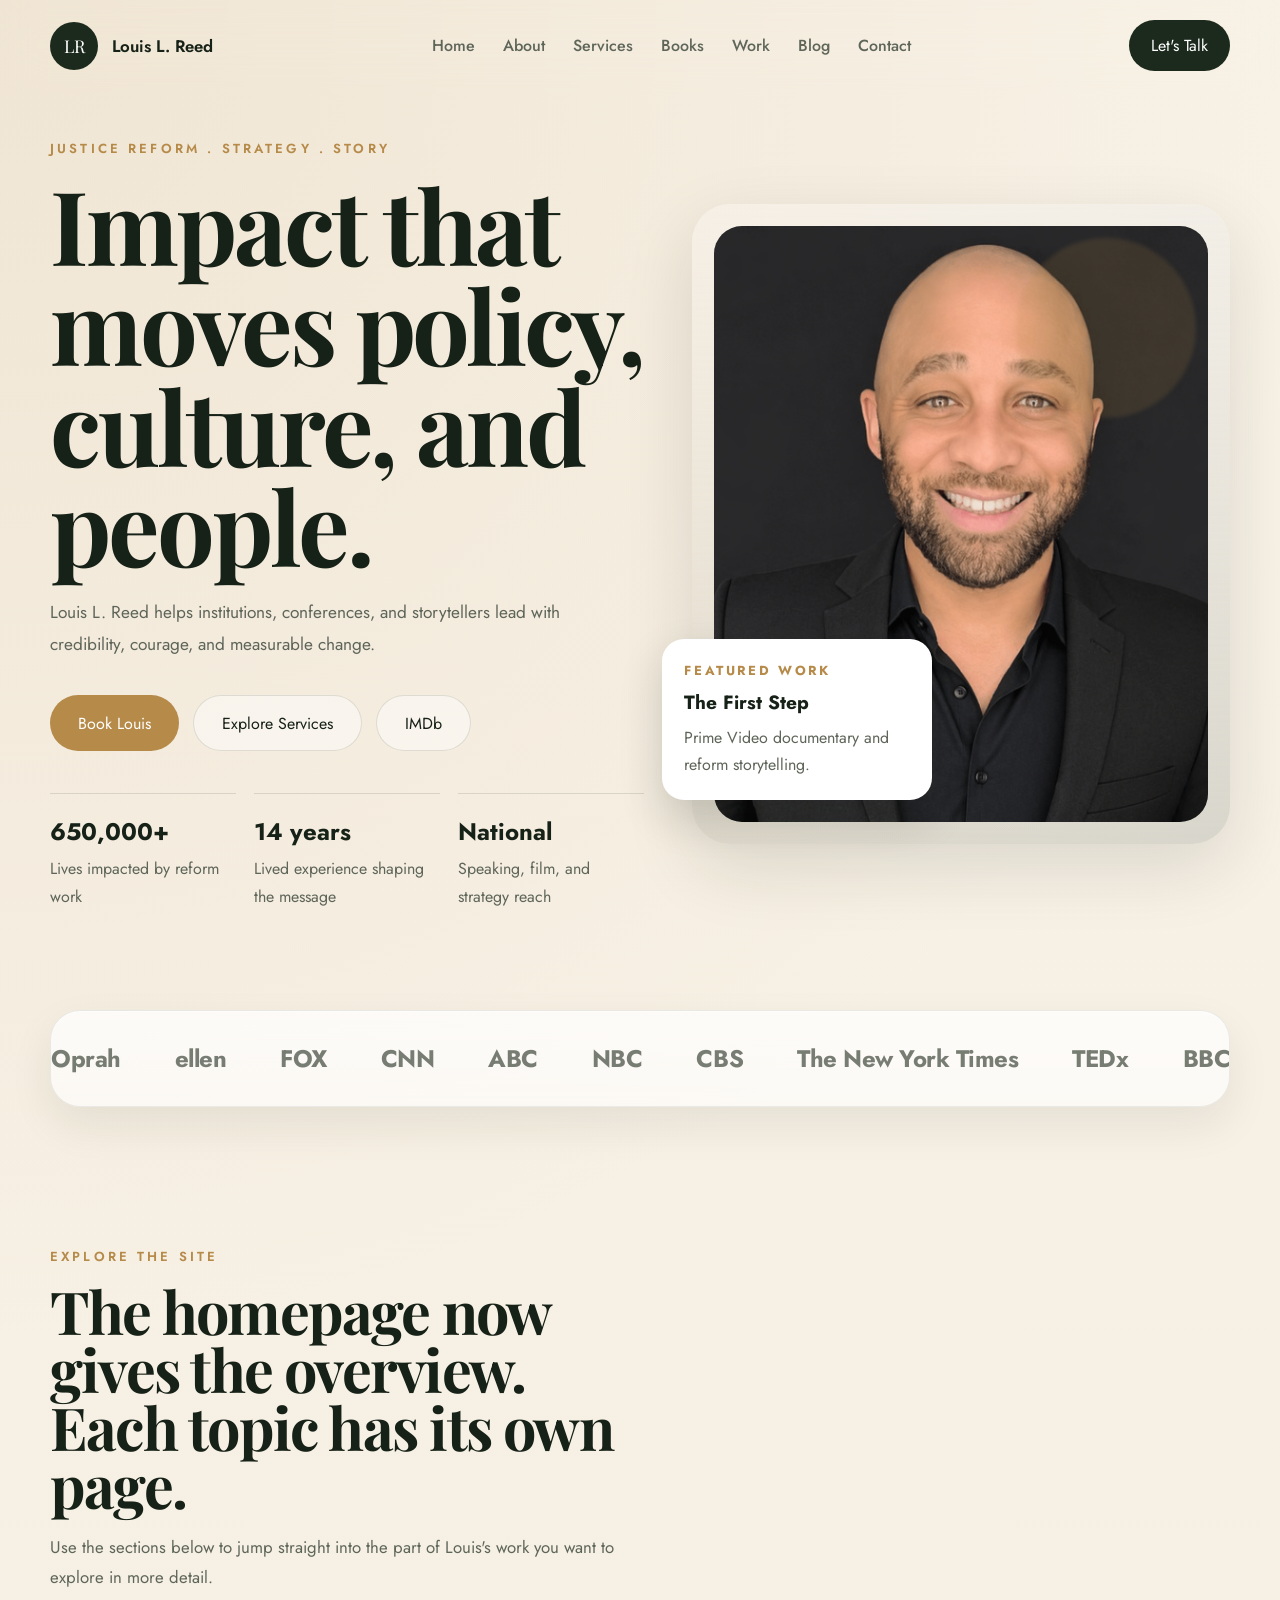
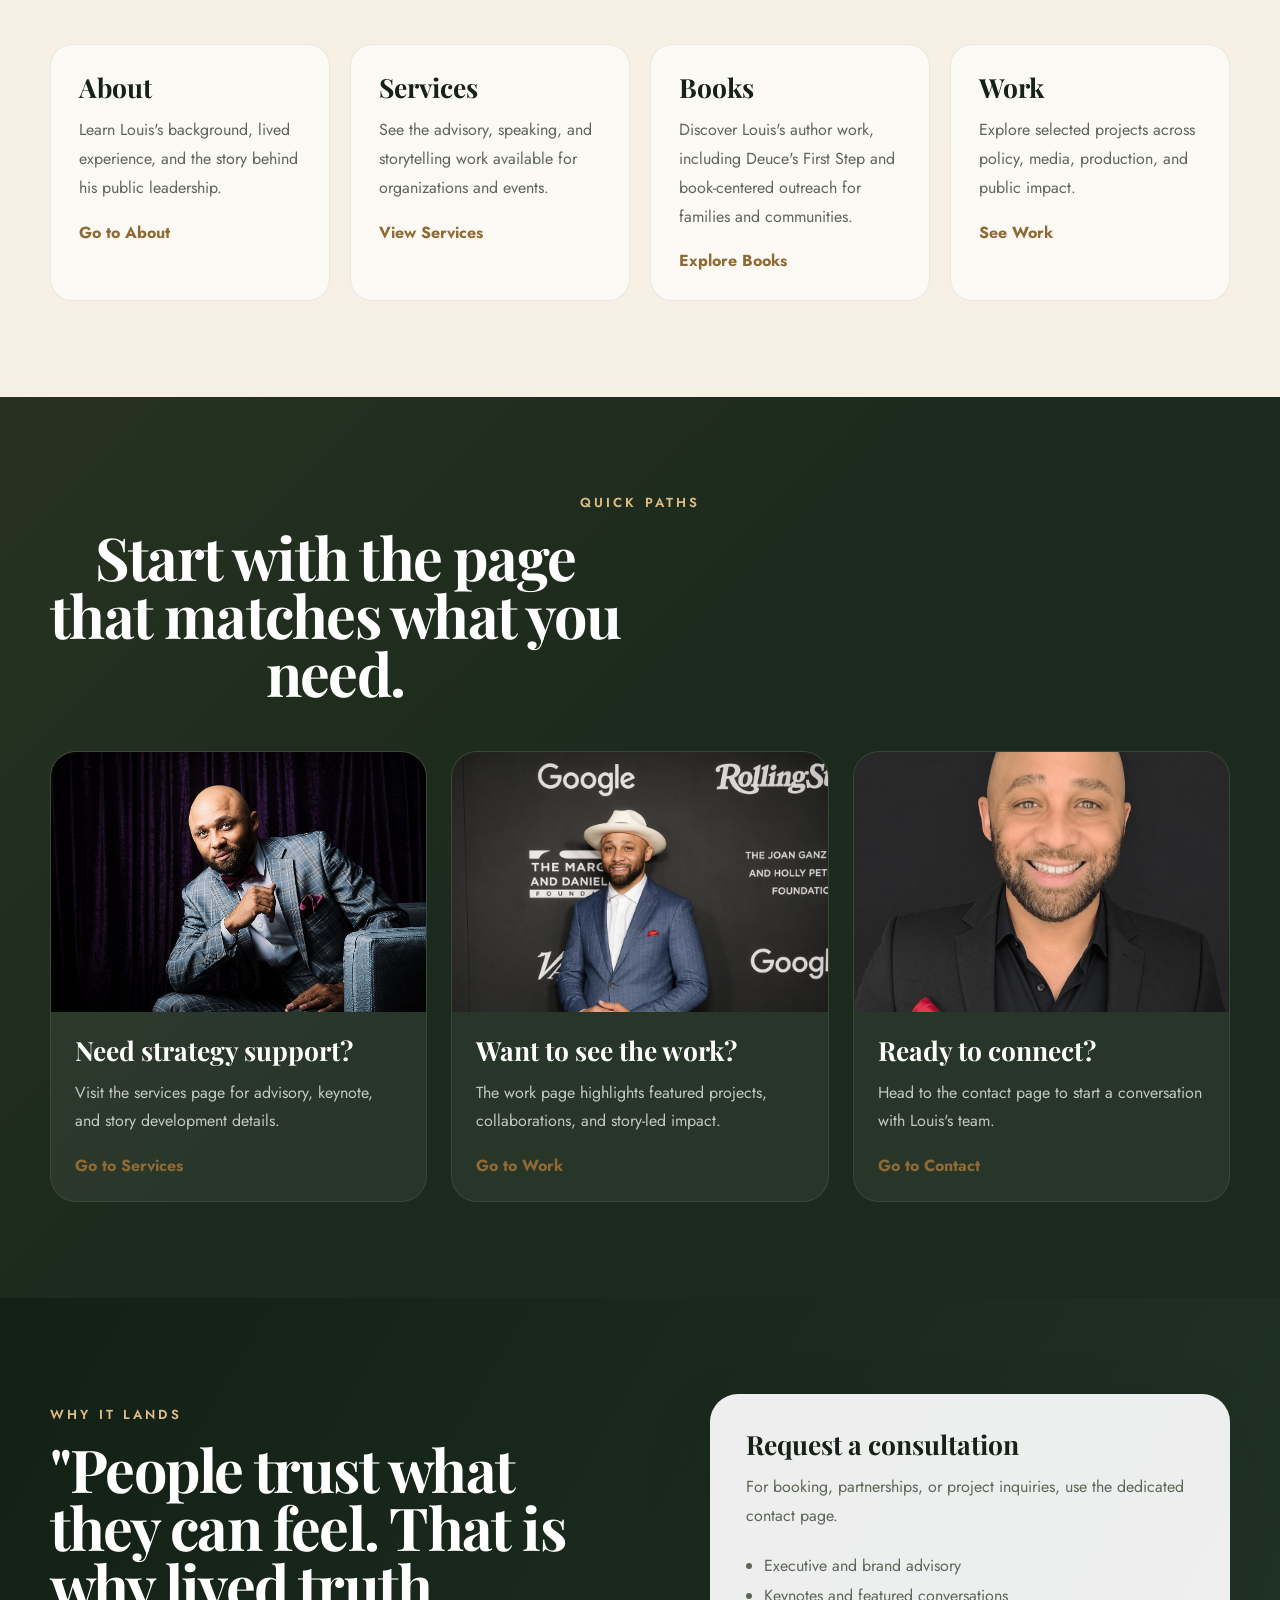
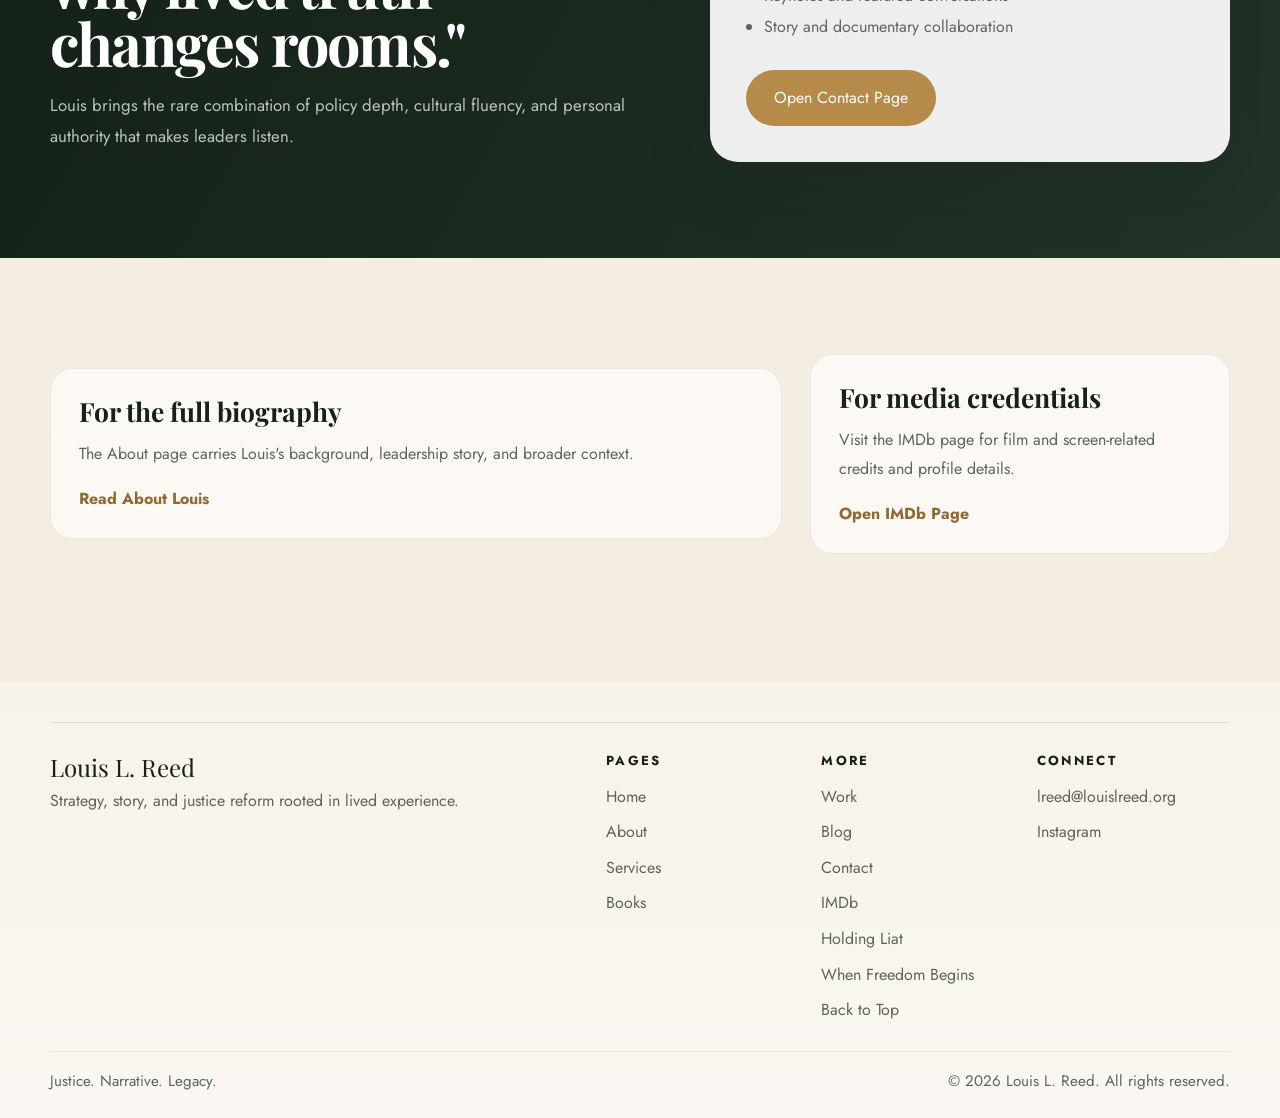
==== commit a18809a2: "Add footer links for new pages and fix blog image reference" ====
--- a/index.html
+++ b/index.html
@@ -366,6 +366,8 @@
               <a href="blog.html" class="footer-link">Blog</a>
               <a href="contact.html" class="footer-link">Contact</a>
               <a href="imdb.html" class="footer-link">IMDb</a>
+              <a href="holding-liat.html" class="footer-link">Holding Liat</a>
+              <a href="when-freedom-begins.html" class="footer-link">When Freedom Begins</a>
               <a href="#hero" class="footer-link">Back to Top</a>
             </div>
             <div class="footer-column">
@@ -392,3 +394,4 @@
     <script src="main.js"></script>
   </body>
 </html>
+
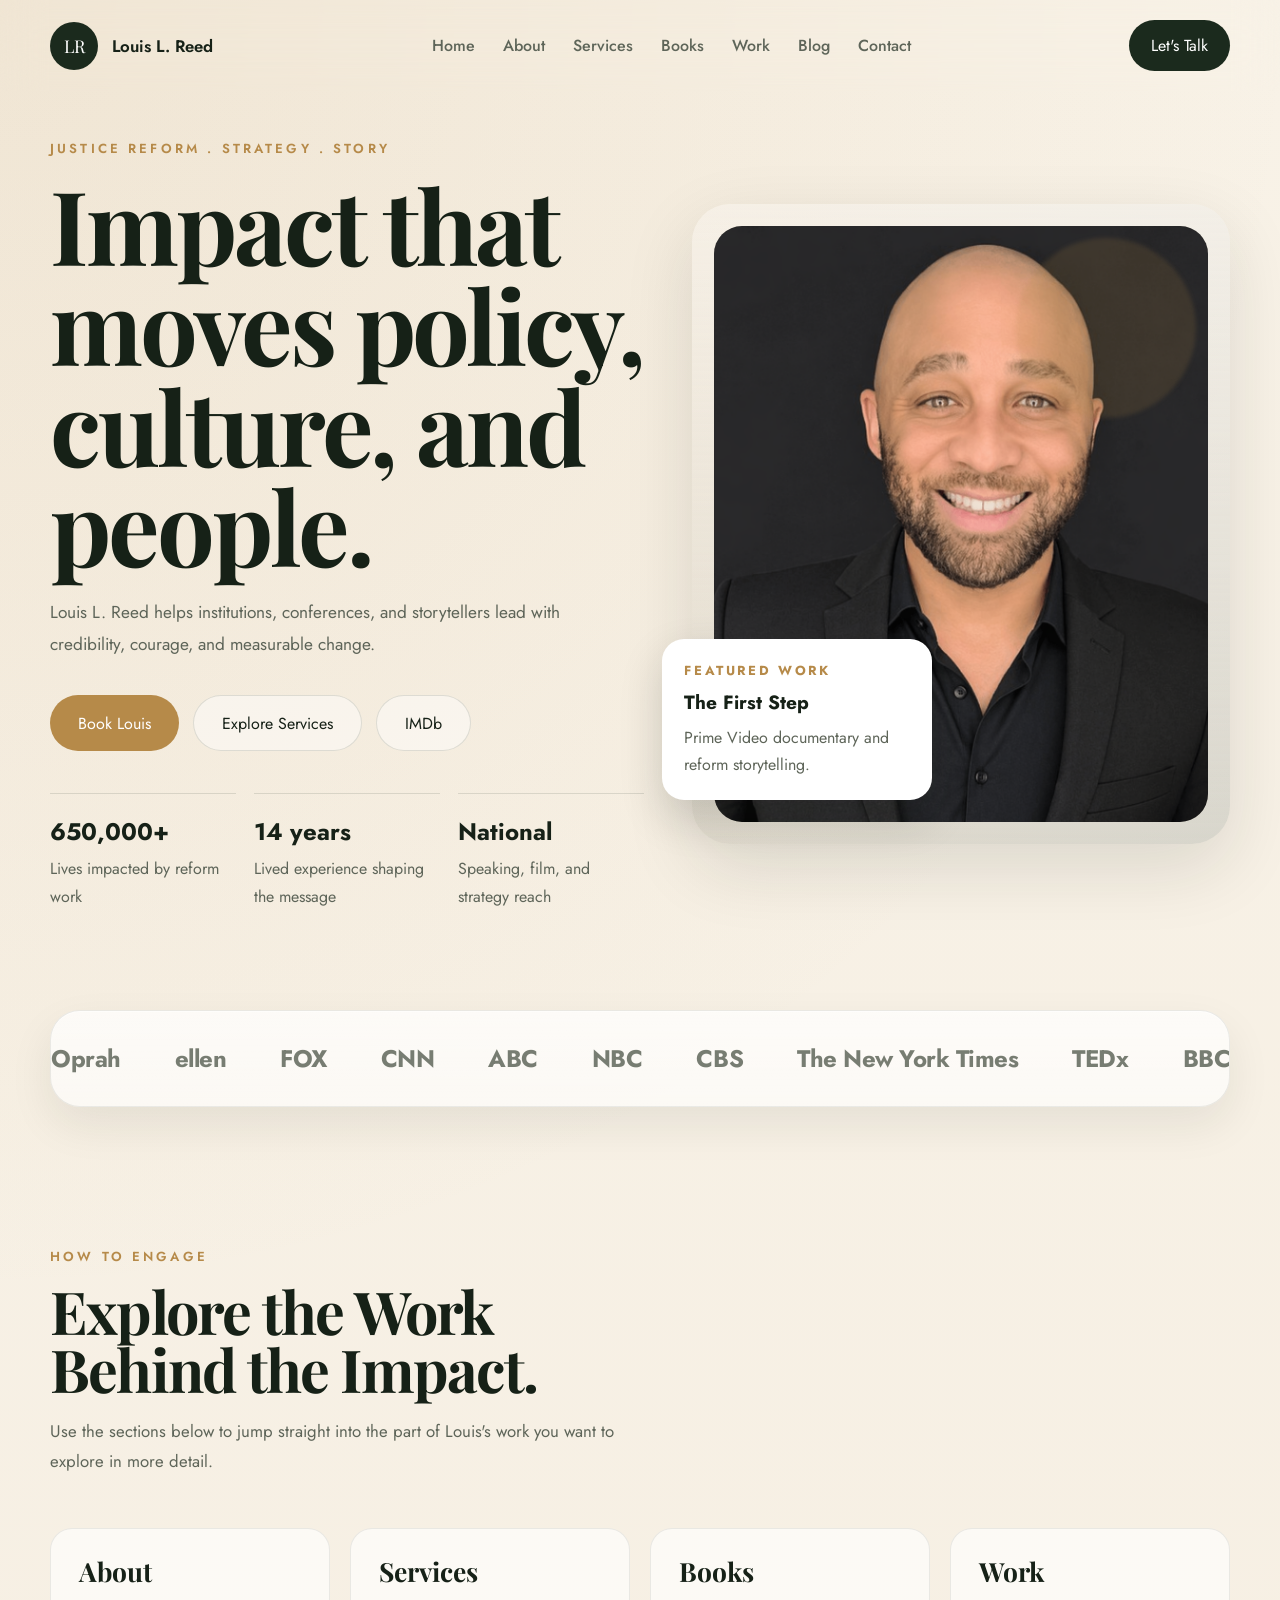
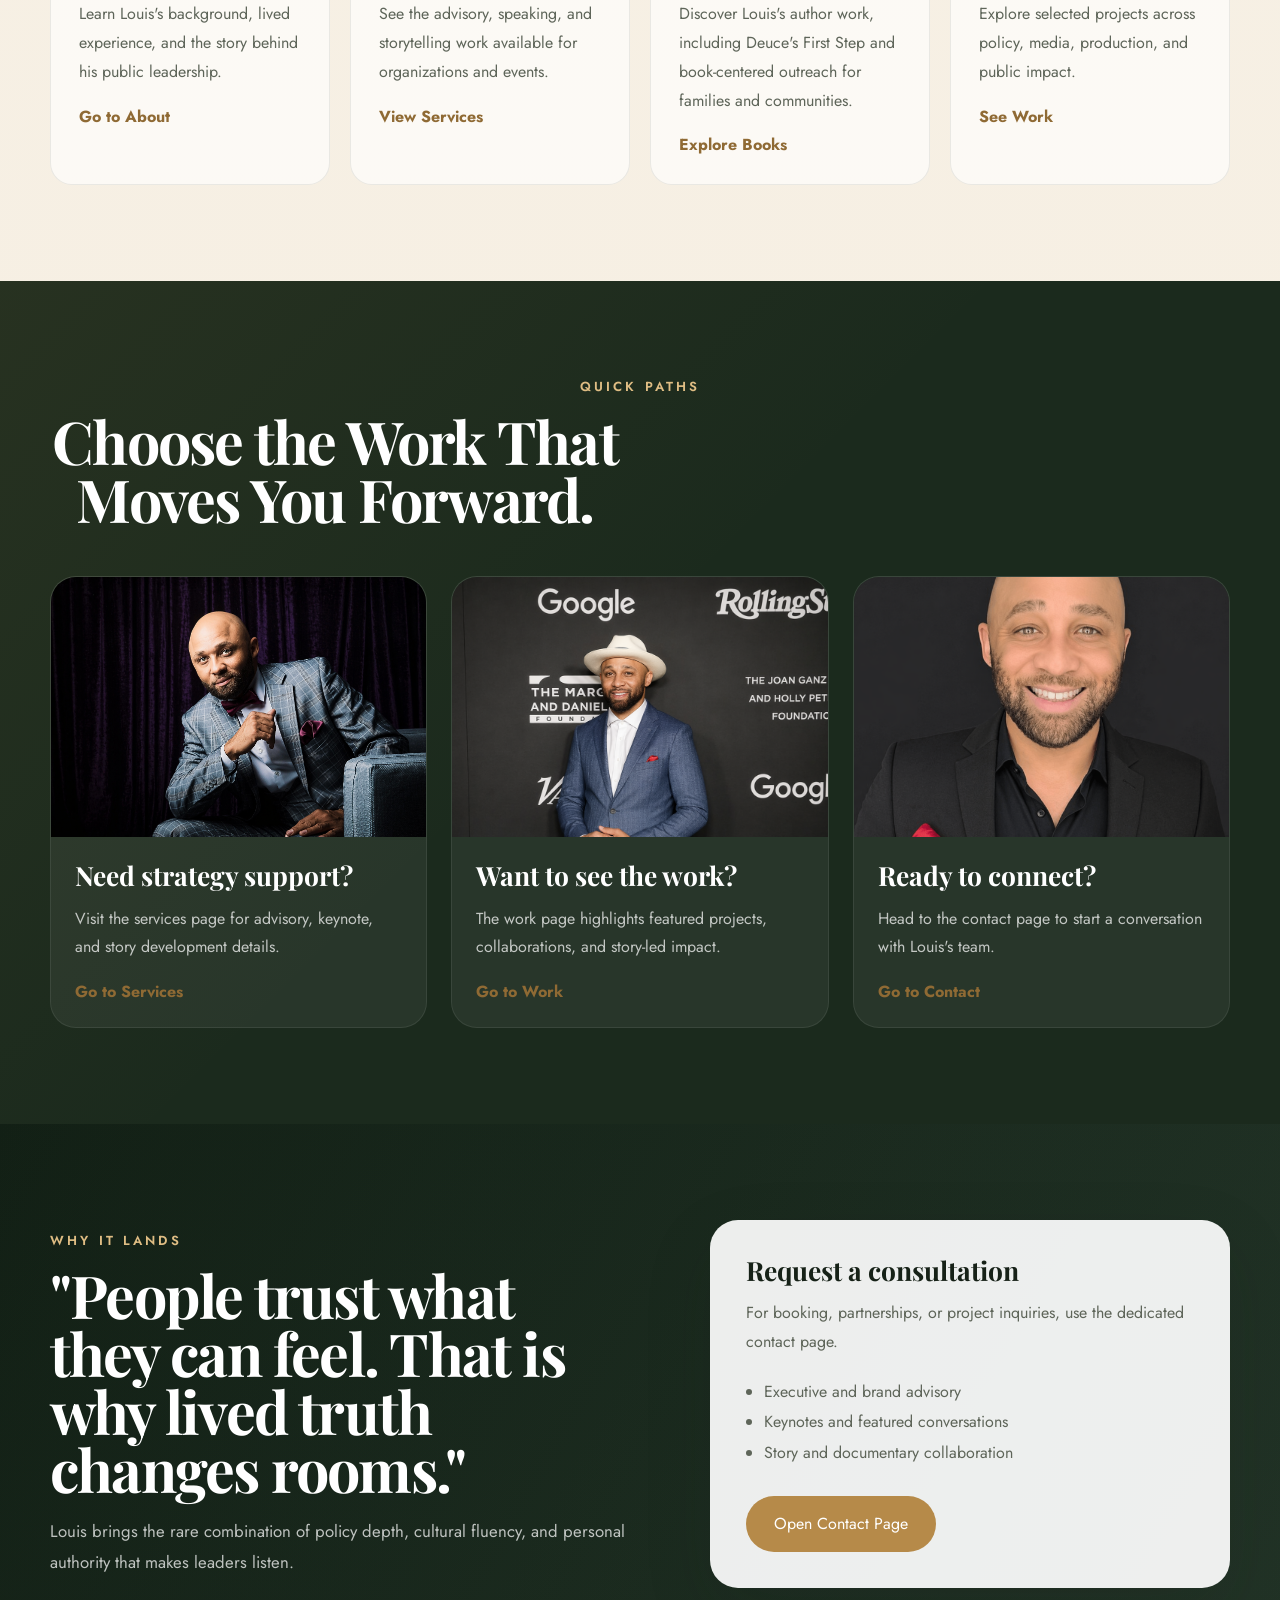
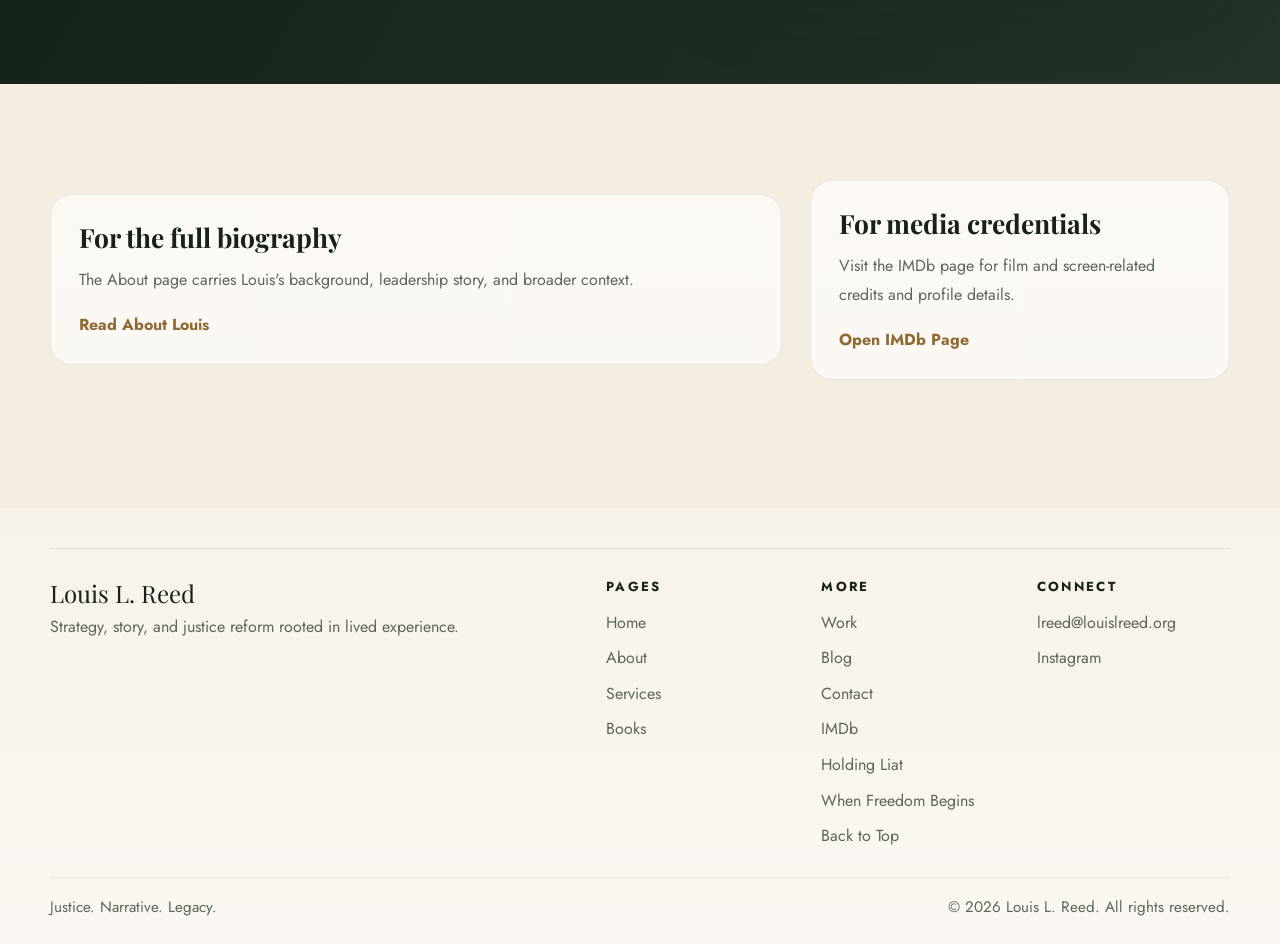
==== commit 198e8736: "Update homepage quick paths heading" ====
--- a/index.html
+++ b/index.html
@@ -1,397 +1,357 @@
 <!doctype html>
 <html lang="en">
-  <head>
-    <meta charset="UTF-8" />
-    <meta name="viewport" content="width=device-width, initial-scale=1.0" />
-    <meta
-      name="description"
-      content="Louis L. Reed - Social impact strategist, filmmaker, and justice reform architect helping organizations shape policy, narrative, and lasting cultural change."
-    />
-    <meta
-      property="og:title"
-      content="Louis L. Reed | Strategy, Story, and Justice Reform"
-    />
-    <meta
-      property="og:description"
-      content="Partner with Louis L. Reed for keynote speaking, culture-shifting strategy, and story-led impact work."
-    />
-    <meta property="og:type" content="website" />
-    <meta property="og:url" content="https://www.louislreed.org" />
-    <meta
-      property="og:image"
-      content="https://www.louislreed.org/img-hero-background.png"
-    />
-    <meta name="twitter:card" content="summary_large_image" />
-    <meta
-      name="twitter:title"
-      content="Louis L. Reed | Strategy, Story, and Justice Reform"
-    />
-    <meta
-      name="twitter:description"
-      content="Justice reform insight, story-led strategy, and keynote speaking rooted in lived experience."
-    />
-    <meta
-      name="twitter:image"
-      content="https://www.louislreed.org/img-hero-background.png"
-    />
-    <link rel="canonical" href="https://www.louislreed.org/" />
-    <title>Louis L. Reed | Strategy, Story, and Justice Reform</title>
-    <link rel="preconnect" href="https://fonts.googleapis.com" />
-    <link rel="preconnect" href="https://fonts.gstatic.com" crossorigin />
-    <link
-      href="https://fonts.googleapis.com/css2?family=Jost:wght@400;500;600;700&family=Playfair+Display:wght@600;700;800&display=swap"
-      rel="stylesheet"
-    />
-    <link rel="stylesheet" href="style.css" />
-  </head>
-  <body>
-    <div class="site-shell">
-      <nav id="navbar" class="navbar" aria-label="Main navigation">
-        <div class="container nav-inner">
-          <a href="#hero" class="brand-mark" aria-label="Louis L. Reed home">
-            <span class="brand-mark__monogram">LR</span>
-            <span class="brand-mark__text">Louis L. Reed</span>
-          </a>
-
-          <div class="nav-links">
-            <a href="index.html" class="nav-link active">Home</a>
-            <a href="about.html" class="nav-link">About</a>
-            <a href="services.html" class="nav-link">Services</a>
-            <a href="books.html" class="nav-link">Books</a>
-            <a href="work.html" class="nav-link">Work</a>
-            <a href="blog.html" class="nav-link">Blog</a>
-            <a href="contact.html" class="nav-link">Contact</a>
-          </div>
-
-          <a href="contact.html" class="nav-cta">Let's Talk</a>
-
-          <button
-            class="nav-hamburger"
-            id="nav-hamburger"
-            aria-label="Open menu"
-            aria-expanded="false"
-          >
-            <span></span>
-            <span></span>
-            <span></span>
-          </button>
-        </div>
-      </nav>
-
-      <div class="mobile-menu" id="mobile-menu" aria-hidden="true">
-        <a href="index.html" class="mobile-link">Home</a>
-        <a href="about.html" class="mobile-link">About</a>
-        <a href="services.html" class="mobile-link">Services</a>
-        <a href="books.html" class="mobile-link">Books</a>
-        <a href="work.html" class="mobile-link">Work</a>
-        <a href="blog.html" class="mobile-link">Blog</a>
-        <a href="contact.html" class="mobile-link mobile-link-cta">Let's Talk</a>
+
+<head>
+  <meta charset="UTF-8" />
+  <meta name="viewport" content="width=device-width, initial-scale=1.0" />
+  <meta name="description"
+    content="Louis L. Reed - Social impact strategist, filmmaker, and justice reform architect helping organizations shape policy, narrative, and lasting cultural change." />
+  <meta property="og:title" content="Louis L. Reed | Strategy, Story, and Justice Reform" />
+  <meta property="og:description"
+    content="Partner with Louis L. Reed for keynote speaking, culture-shifting strategy, and story-led impact work." />
+  <meta property="og:type" content="website" />
+  <meta property="og:url" content="https://www.louislreed.org" />
+  <meta property="og:image" content="https://www.louislreed.org/img-hero-background.png" />
+  <meta name="twitter:card" content="summary_large_image" />
+  <meta name="twitter:title" content="Louis L. Reed | Strategy, Story, and Justice Reform" />
+  <meta name="twitter:description"
+    content="Justice reform insight, story-led strategy, and keynote speaking rooted in lived experience." />
+  <meta name="twitter:image" content="https://www.louislreed.org/img-hero-background.png" />
+  <link rel="canonical" href="https://www.louislreed.org/" />
+  <title>Louis L. Reed | Strategy, Story, and Justice Reform</title>
+  <link rel="preconnect" href="https://fonts.googleapis.com" />
+  <link rel="preconnect" href="https://fonts.gstatic.com" crossorigin />
+  <link
+    href="https://fonts.googleapis.com/css2?family=Jost:wght@400;500;600;700&family=Playfair+Display:wght@600;700;800&display=swap"
+    rel="stylesheet" />
+  <link rel="stylesheet" href="style.css" />
+</head>
+
+<body>
+  <div class="site-shell">
+    <nav id="navbar" class="navbar" aria-label="Main navigation">
+      <div class="container nav-inner">
+        <a href="#hero" class="brand-mark" aria-label="Louis L. Reed home">
+          <span class="brand-mark__monogram">LR</span>
+          <span class="brand-mark__text">Louis L. Reed</span>
+        </a>
+
+        <div class="nav-links">
+          <a href="index.html" class="nav-link active">Home</a>
+          <a href="about.html" class="nav-link">About</a>
+          <a href="services.html" class="nav-link">Services</a>
+          <a href="books.html" class="nav-link">Books</a>
+          <a href="work.html" class="nav-link">Work</a>
+          <a href="blog.html" class="nav-link">Blog</a>
+          <a href="contact.html" class="nav-link">Contact</a>
+        </div>
+
+        <a href="contact.html" class="nav-cta">Let's Talk</a>
+
+        <button class="nav-hamburger" id="nav-hamburger" aria-label="Open menu" aria-expanded="false">
+          <span></span>
+          <span></span>
+          <span></span>
+        </button>
       </div>
-      <main>
-        <section id="hero" class="hero">
-          <div class="container hero-grid">
-            <div class="hero-copy">
-              <p class="eyebrow reveal-up">Justice Reform . Strategy . Story</p>
-              <h1 class="hero-title reveal-up delay-1">
-                Impact that moves
-                policy, culture,
-                and people.
-              </h1>
-              <p class="hero-text reveal-up delay-2">
-                Louis L. Reed helps institutions, conferences, and storytellers
-                lead with credibility, courage, and measurable change.
+    </nav>
+
+    <div class="mobile-menu" id="mobile-menu" aria-hidden="true">
+      <a href="index.html" class="mobile-link">Home</a>
+      <a href="about.html" class="mobile-link">About</a>
+      <a href="services.html" class="mobile-link">Services</a>
+      <a href="books.html" class="mobile-link">Books</a>
+      <a href="work.html" class="mobile-link">Work</a>
+      <a href="blog.html" class="mobile-link">Blog</a>
+      <a href="contact.html" class="mobile-link mobile-link-cta">Let's Talk</a>
+    </div>
+    <main>
+      <section id="hero" class="hero">
+        <div class="container hero-grid">
+          <div class="hero-copy">
+            <p class="eyebrow reveal-up">Justice Reform . Strategy . Story</p>
+            <h1 class="hero-title reveal-up delay-1">
+              Impact that moves
+              policy, culture,
+              and people.
+            </h1>
+            <p class="hero-text reveal-up delay-2">
+              Louis L. Reed helps institutions, conferences, and storytellers
+              lead with credibility, courage, and measurable change.
+            </p>
+
+            <div class="hero-actions reveal-up delay-3">
+              <a href="contact.html" class="button button-primary">Book Louis</a>
+              <a href="services.html" class="button button-secondary">Explore Services</a>
+              <a href="imdb.html" class="button button-secondary">IMDb</a>
+            </div>
+
+            <div class="hero-stat-row reveal-up delay-4">
+              <div class="hero-stat">
+                <strong>650,000+</strong>
+                <span>Lives impacted by reform work</span>
+              </div>
+              <div class="hero-stat">
+                <strong>14 years</strong>
+                <span>Lived experience shaping the message</span>
+              </div>
+              <div class="hero-stat">
+                <strong>National</strong>
+                <span>Speaking, film, and strategy reach</span>
+              </div>
+            </div>
+          </div>
+
+          <div class="hero-visual reveal-right">
+            <div class="hero-photo-frame">
+              <img src="profile-main.png" class="hero-photo" alt="Portrait of Louis Reed smiling" />
+              <div class="hero-floating-card">
+                <span class="hero-floating-card__label">Featured Work</span>
+                <strong>The First Step</strong>
+                <p>Prime Video documentary and reform storytelling.</p>
+              </div>
+            </div>
+          </div>
+        </div>
+      </section>
+
+      <section class="trust-bar" aria-label="Trusted by">
+        <div class="container trust-bar__frame">
+          <div class="trust-bar__track">
+            <div class="trust-bar__group">
+              <span class="trust-logo">Oprah</span>
+              <span class="trust-logo">ellen</span>
+              <span class="trust-logo">FOX</span>
+              <span class="trust-logo">CNN</span>
+              <span class="trust-logo">ABC</span>
+              <span class="trust-logo">NBC</span>
+              <span class="trust-logo">CBS</span>
+              <span class="trust-logo">The New York Times</span>
+              <span class="trust-logo">TEDx</span>
+              <span class="trust-logo">BBC</span>
+              <span class="trust-logo">Forbes</span>
+              <span class="trust-logo">Entrepreneur</span>
+              <span class="trust-logo">USA Today</span>
+              <span class="trust-logo">Inc.</span>
+              <span class="trust-logo">TIME</span>
+              <span class="trust-logo">Fast Company</span>
+              <span class="trust-logo">The Wall Street Journal</span>
+            </div>
+            <div class="trust-bar__group" aria-hidden="true">
+              <span class="trust-logo">Oprah</span>
+              <span class="trust-logo">ellen</span>
+              <span class="trust-logo">FOX</span>
+              <span class="trust-logo">CNN</span>
+              <span class="trust-logo">ABC</span>
+              <span class="trust-logo">NBC</span>
+              <span class="trust-logo">CBS</span>
+              <span class="trust-logo">The New York Times</span>
+              <span class="trust-logo">TEDx</span>
+              <span class="trust-logo">BBC</span>
+              <span class="trust-logo">Forbes</span>
+              <span class="trust-logo">Entrepreneur</span>
+              <span class="trust-logo">USA Today</span>
+              <span class="trust-logo">Inc.</span>
+              <span class="trust-logo">TIME</span>
+              <span class="trust-logo">Fast Company</span>
+              <span class="trust-logo">The Wall Street Journal</span>
+            </div>
+          </div>
+        </div>
+      </section>
+
+      <section class="section section-light">
+        <div class="container section-heading section-heading-left">
+          <p class="eyebrow">How to Engage</p>
+          <h2 class="section-title">
+            Explore the Work Behind the Impact.
+          </h2>
+          <p class="section-text">
+            Use the sections below to jump straight into the part of Louis's
+            work you want to explore in more detail.
+          </p>
+        </div>
+
+        <div class="container feature-grid">
+          <article class="feature-card reveal-up">
+            <h3>About</h3>
+            <p>
+              Learn Louis's background, lived experience, and the story behind
+              his public leadership.
+            </p>
+            <a href="about.html" class="blog-card__link">Go to About</a>
+          </article>
+          <article class="feature-card reveal-up delay-1">
+            <h3>Services</h3>
+            <p>
+              See the advisory, speaking, and storytelling work available for
+              organizations and events.
+            </p>
+            <a href="services.html" class="blog-card__link">View Services</a>
+          </article>
+          <article class="feature-card reveal-up delay-2">
+            <h3>Books</h3>
+            <p>
+              Discover Louis's author work, including Deuce's First Step and
+              book-centered outreach for families and communities.
+            </p>
+            <a href="books.html" class="blog-card__link">Explore Books</a>
+          </article>
+          <article class="feature-card reveal-up delay-3">
+            <h3>Work</h3>
+            <p>
+              Explore selected projects across policy, media, production, and
+              public impact.
+            </p>
+            <a href="work.html" class="blog-card__link">See Work</a>
+          </article>
+        </div>
+      </section>
+
+      <section class="section section-dark">
+        <div class="container section-heading">
+          <p class="eyebrow eyebrow-light">Quick Paths</p>
+          <h2 class="section-title section-title-light">
+            Choose the Work That Moves You Forward.
+          </h2>
+        </div>
+
+        <div class="container services-grid">
+          <article class="service-card reveal-up">
+            <img src="img-strategy-new.png" alt="Strategic consulting session" class="service-card__image" />
+            <div class="service-card__body">
+              <h3>Need strategy support?</h3>
+              <p>
+                Visit the services page for advisory, keynote, and story
+                development details.
               </p>
-
-              <div class="hero-actions reveal-up delay-3">
-                <a href="contact.html" class="button button-primary">Book Louis</a>
-                <a href="services.html" class="button button-secondary">Explore Services</a>
-                <a href="imdb.html" class="button button-secondary">IMDb</a>
-              </div>
-
-              <div class="hero-stat-row reveal-up delay-4">
-                <div class="hero-stat">
-                  <strong>650,000+</strong>
-                  <span>Lives impacted by reform work</span>
-                </div>
-                <div class="hero-stat">
-                  <strong>14 years</strong>
-                  <span>Lived experience shaping the message</span>
-                </div>
-                <div class="hero-stat">
-                  <strong>National</strong>
-                  <span>Speaking, film, and strategy reach</span>
-                </div>
-              </div>
-            </div>
-
-            <div class="hero-visual reveal-right">
-              <div class="hero-photo-frame">
-                <img
-                  src="profile-main.png"
-                  class="hero-photo"
-                  alt="Portrait of Louis Reed smiling"
-                />
-                <div class="hero-floating-card">
-                  <span class="hero-floating-card__label">Featured Work</span>
-                  <strong>The First Step</strong>
-                  <p>Prime Video documentary and reform storytelling.</p>
-                </div>
-              </div>
-            </div>
-          </div>
-        </section>
-
-        <section class="trust-bar" aria-label="Trusted by">
-          <div class="container trust-bar__frame">
-            <div class="trust-bar__track">
-              <div class="trust-bar__group">
-                <span class="trust-logo">Oprah</span>
-                <span class="trust-logo">ellen</span>
-                <span class="trust-logo">FOX</span>
-                <span class="trust-logo">CNN</span>
-                <span class="trust-logo">ABC</span>
-                <span class="trust-logo">NBC</span>
-                <span class="trust-logo">CBS</span>
-                <span class="trust-logo">The New York Times</span>
-                <span class="trust-logo">TEDx</span>
-                <span class="trust-logo">BBC</span>
-                <span class="trust-logo">Forbes</span>
-                <span class="trust-logo">Entrepreneur</span>
-                <span class="trust-logo">USA Today</span>
-                <span class="trust-logo">Inc.</span>
-                <span class="trust-logo">TIME</span>
-                <span class="trust-logo">Fast Company</span>
-                <span class="trust-logo">The Wall Street Journal</span>
-              </div>
-              <div class="trust-bar__group" aria-hidden="true">
-                <span class="trust-logo">Oprah</span>
-                <span class="trust-logo">ellen</span>
-                <span class="trust-logo">FOX</span>
-                <span class="trust-logo">CNN</span>
-                <span class="trust-logo">ABC</span>
-                <span class="trust-logo">NBC</span>
-                <span class="trust-logo">CBS</span>
-                <span class="trust-logo">The New York Times</span>
-                <span class="trust-logo">TEDx</span>
-                <span class="trust-logo">BBC</span>
-                <span class="trust-logo">Forbes</span>
-                <span class="trust-logo">Entrepreneur</span>
-                <span class="trust-logo">USA Today</span>
-                <span class="trust-logo">Inc.</span>
-                <span class="trust-logo">TIME</span>
-                <span class="trust-logo">Fast Company</span>
-                <span class="trust-logo">The Wall Street Journal</span>
-              </div>
-            </div>
-          </div>
-        </section>
-
-        <section class="section section-light">
-          <div class="container section-heading section-heading-left">
-            <p class="eyebrow">Explore The Site</p>
-            <h2 class="section-title">
-              The homepage now gives the overview. Each topic has its own page.
+              <a href="services.html" class="blog-card__link">Go to Services</a>
+            </div>
+          </article>
+
+          <article class="service-card reveal-up delay-1">
+            <img src="img-film-service-new.png" alt="Film and story production work"
+              class="service-card__image service-card__image--top" />
+            <div class="service-card__body">
+              <h3>Want to see the work?</h3>
+              <p>
+                The work page highlights featured projects, collaborations, and
+                story-led impact.
+              </p>
+              <a href="work.html" class="blog-card__link">Go to Work</a>
+            </div>
+          </article>
+
+          <article class="service-card reveal-up delay-2">
+            <img src="img-speaking-new.png" alt="Louis Reed speaking on stage" class="service-card__image" />
+            <div class="service-card__body">
+              <h3>Ready to connect?</h3>
+              <p>
+                Head to the contact page to start a conversation with Louis's
+                team.
+              </p>
+              <a href="contact.html" class="blog-card__link">Go to Contact</a>
+            </div>
+          </article>
+        </div>
+      </section>
+
+      <section class="section consultation-band">
+        <div class="container consultation-grid">
+          <div class="consultation-quote reveal-left">
+            <p class="eyebrow eyebrow-light">Why It Lands</p>
+            <h2 class="section-title section-title-light">
+              "People trust what they can feel. That is why lived truth
+              changes rooms."
             </h2>
-            <p class="section-text">
-              Use the sections below to jump straight into the part of Louis's
-              work you want to explore in more detail.
-            </p>
-          </div>
-
-          <div class="container feature-grid">
-            <article class="feature-card reveal-up">
-              <h3>About</h3>
-              <p>
-                Learn Louis's background, lived experience, and the story behind
-                his public leadership.
-              </p>
-              <a href="about.html" class="blog-card__link">Go to About</a>
-            </article>
-            <article class="feature-card reveal-up delay-1">
-              <h3>Services</h3>
-              <p>
-                See the advisory, speaking, and storytelling work available for
-                organizations and events.
-              </p>
-              <a href="services.html" class="blog-card__link">View Services</a>
-            </article>
-            <article class="feature-card reveal-up delay-2">
-              <h3>Books</h3>
-              <p>
-                Discover Louis's author work, including Deuce's First Step and
-                book-centered outreach for families and communities.
-              </p>
-              <a href="books.html" class="blog-card__link">Explore Books</a>
-            </article>
-            <article class="feature-card reveal-up delay-3">
-              <h3>Work</h3>
-              <p>
-                Explore selected projects across policy, media, production, and
-                public impact.
-              </p>
-              <a href="work.html" class="blog-card__link">See Work</a>
-            </article>
-          </div>
-        </section>
-
-        <section class="section section-dark">
-          <div class="container section-heading">
-            <p class="eyebrow eyebrow-light">Quick Paths</p>
-            <h2 class="section-title section-title-light">
-              Start with the page that matches what you need.
-            </h2>
-          </div>
-
-          <div class="container services-grid">
-            <article class="service-card reveal-up">
-              <img
-                src="img-strategy-new.png"
-                alt="Strategic consulting session"
-                class="service-card__image"
-              />
-              <div class="service-card__body">
-                <h3>Need strategy support?</h3>
-                <p>
-                  Visit the services page for advisory, keynote, and story
-                  development details.
-                </p>
-                <a href="services.html" class="blog-card__link">Go to Services</a>
-              </div>
-            </article>
-
-            <article class="service-card reveal-up delay-1">
-              <img
-                src="img-film-service-new.png"
-                alt="Film and story production work"
-                class="service-card__image service-card__image--top"
-              />
-              <div class="service-card__body">
-                <h3>Want to see the work?</h3>
-                <p>
-                  The work page highlights featured projects, collaborations, and
-                  story-led impact.
-                </p>
-                <a href="work.html" class="blog-card__link">Go to Work</a>
-              </div>
-            </article>
-
-            <article class="service-card reveal-up delay-2">
-              <img
-                src="img-speaking-new.png"
-                alt="Louis Reed speaking on stage"
-                class="service-card__image"
-              />
-              <div class="service-card__body">
-                <h3>Ready to connect?</h3>
-                <p>
-                  Head to the contact page to start a conversation with Louis's
-                  team.
-                </p>
-                <a href="contact.html" class="blog-card__link">Go to Contact</a>
-              </div>
-            </article>
-          </div>
-        </section>
-
-        <section class="section consultation-band">
-          <div class="container consultation-grid">
-            <div class="consultation-quote reveal-left">
-              <p class="eyebrow eyebrow-light">Why It Lands</p>
-              <h2 class="section-title section-title-light">
-                "People trust what they can feel. That is why lived truth
-                changes rooms."
-              </h2>
-              <p class="section-text section-text-light">
-                Louis brings the rare combination of policy depth, cultural
-                fluency, and personal authority that makes leaders listen.
-              </p>
-            </div>
-
-            <div class="consultation-panel reveal-right">
-              <h3>Request a consultation</h3>
-              <p>
-                For booking, partnerships, or project inquiries, use the
-                dedicated contact page.
-              </p>
-              <ul class="consultation-list">
-                <li>Executive and brand advisory</li>
-                <li>Keynotes and featured conversations</li>
-                <li>Story and documentary collaboration</li>
-              </ul>
-              <a href="contact.html" class="button button-primary">Open Contact Page</a>
-            </div>
-          </div>
-        </section>
-
-        <section class="section section-light">
-          <div class="container two-column-copy">
-            <div class="feature-card reveal-up">
-              <h3>For the full biography</h3>
-              <p>
-                The About page carries Louis's background, leadership story, and
-                broader context.
-              </p>
-              <a href="about.html" class="blog-card__link">Read About Louis</a>
-            </div>
-            <div class="feature-card reveal-up delay-1">
-              <h3>For media credentials</h3>
-              <p>
-                Visit the IMDb page for film and screen-related credits and
-                profile details.
-              </p>
-              <a href="imdb.html" class="blog-card__link">Open IMDb Page</a>
-            </div>
-          </div>
-        </section>
-      </main>
-<footer class="footer">
-        <div class="container footer-inner">
-          <div class="footer-brand-block">
-            <p class="footer-brand">Louis L. Reed</p>
-            <p class="footer-copy">
-              Strategy, story, and justice reform rooted in lived experience.
-            </p>
-          </div>
-          <div class="footer-links">
-            <div class="footer-column">
-              <p class="footer-heading">Pages</p>
-              <a href="index.html" class="footer-link">Home</a>
-              <a href="about.html" class="footer-link">About</a>
-              <a href="services.html" class="footer-link">Services</a>
-              <a href="books.html" class="footer-link">Books</a>
-            </div>
-            <div class="footer-column">
-              <p class="footer-heading">More</p>
-              <a href="work.html" class="footer-link">Work</a>
-              <a href="blog.html" class="footer-link">Blog</a>
-              <a href="contact.html" class="footer-link">Contact</a>
-              <a href="imdb.html" class="footer-link">IMDb</a>
-              <a href="holding-liat.html" class="footer-link">Holding Liat</a>
-              <a href="when-freedom-begins.html" class="footer-link">When Freedom Begins</a>
-              <a href="#hero" class="footer-link">Back to Top</a>
-            </div>
-            <div class="footer-column">
-              <p class="footer-heading">Connect</p>
-              <a href="mailto:lreed@louislreed.org" class="footer-link">lreed@louislreed.org</a>
-              <a
-                href="https://www.instagram.com/heinspires4real"
-                target="_blank"
-                rel="noopener noreferrer"
-                class="footer-link"
-              >
-                Instagram
-              </a>
-            </div>
-          </div>
-        </div>
-        <div class="container footer-bottom">
-          <p class="footer-note">Justice. Narrative. Legacy.</p>
-          <p class="footer-note">&copy; 2026 Louis L. Reed. All rights reserved.</p>
-        </div>
-      </footer>
-    </div>
-
-    <script src="main.js"></script>
-  </body>
+            <p class="section-text section-text-light">
+              Louis brings the rare combination of policy depth, cultural
+              fluency, and personal authority that makes leaders listen.
+            </p>
+          </div>
+
+          <div class="consultation-panel reveal-right">
+            <h3>Request a consultation</h3>
+            <p>
+              For booking, partnerships, or project inquiries, use the
+              dedicated contact page.
+            </p>
+            <ul class="consultation-list">
+              <li>Executive and brand advisory</li>
+              <li>Keynotes and featured conversations</li>
+              <li>Story and documentary collaboration</li>
+            </ul>
+            <a href="contact.html" class="button button-primary">Open Contact Page</a>
+          </div>
+        </div>
+      </section>
+
+      <section class="section section-light">
+        <div class="container two-column-copy">
+          <div class="feature-card reveal-up">
+            <h3>For the full biography</h3>
+            <p>
+              The About page carries Louis's background, leadership story, and
+              broader context.
+            </p>
+            <a href="about.html" class="blog-card__link">Read About Louis</a>
+          </div>
+          <div class="feature-card reveal-up delay-1">
+            <h3>For media credentials</h3>
+            <p>
+              Visit the IMDb page for film and screen-related credits and
+              profile details.
+            </p>
+            <a href="imdb.html" class="blog-card__link">Open IMDb Page</a>
+          </div>
+        </div>
+      </section>
+    </main>
+    <footer class="footer">
+      <div class="container footer-inner">
+        <div class="footer-brand-block">
+          <p class="footer-brand">Louis L. Reed</p>
+          <p class="footer-copy">
+            Strategy, story, and justice reform rooted in lived experience.
+          </p>
+        </div>
+        <div class="footer-links">
+          <div class="footer-column">
+            <p class="footer-heading">Pages</p>
+            <a href="index.html" class="footer-link">Home</a>
+            <a href="about.html" class="footer-link">About</a>
+            <a href="services.html" class="footer-link">Services</a>
+            <a href="books.html" class="footer-link">Books</a>
+          </div>
+          <div class="footer-column">
+            <p class="footer-heading">More</p>
+            <a href="work.html" class="footer-link">Work</a>
+            <a href="blog.html" class="footer-link">Blog</a>
+            <a href="contact.html" class="footer-link">Contact</a>
+            <a href="imdb.html" class="footer-link">IMDb</a>
+            <a href="holding-liat.html" class="footer-link">Holding Liat</a>
+            <a href="when-freedom-begins.html" class="footer-link">When Freedom Begins</a>
+            <a href="#hero" class="footer-link">Back to Top</a>
+          </div>
+          <div class="footer-column">
+            <p class="footer-heading">Connect</p>
+            <a href="mailto:lreed@louislreed.org" class="footer-link">lreed@louislreed.org</a>
+            <a href="https://www.instagram.com/heinspires4real" target="_blank" rel="noopener noreferrer"
+              class="footer-link">
+              Instagram
+            </a>
+          </div>
+        </div>
+      </div>
+      <div class="container footer-bottom">
+        <p class="footer-note">Justice. Narrative. Legacy.</p>
+        <p class="footer-note">&copy; 2026 Louis L. Reed. All rights reserved.</p>
+      </div>
+    </footer>
+  </div>
+
+  <script src="main.js"></script>
+</body>
+
 </html>
 
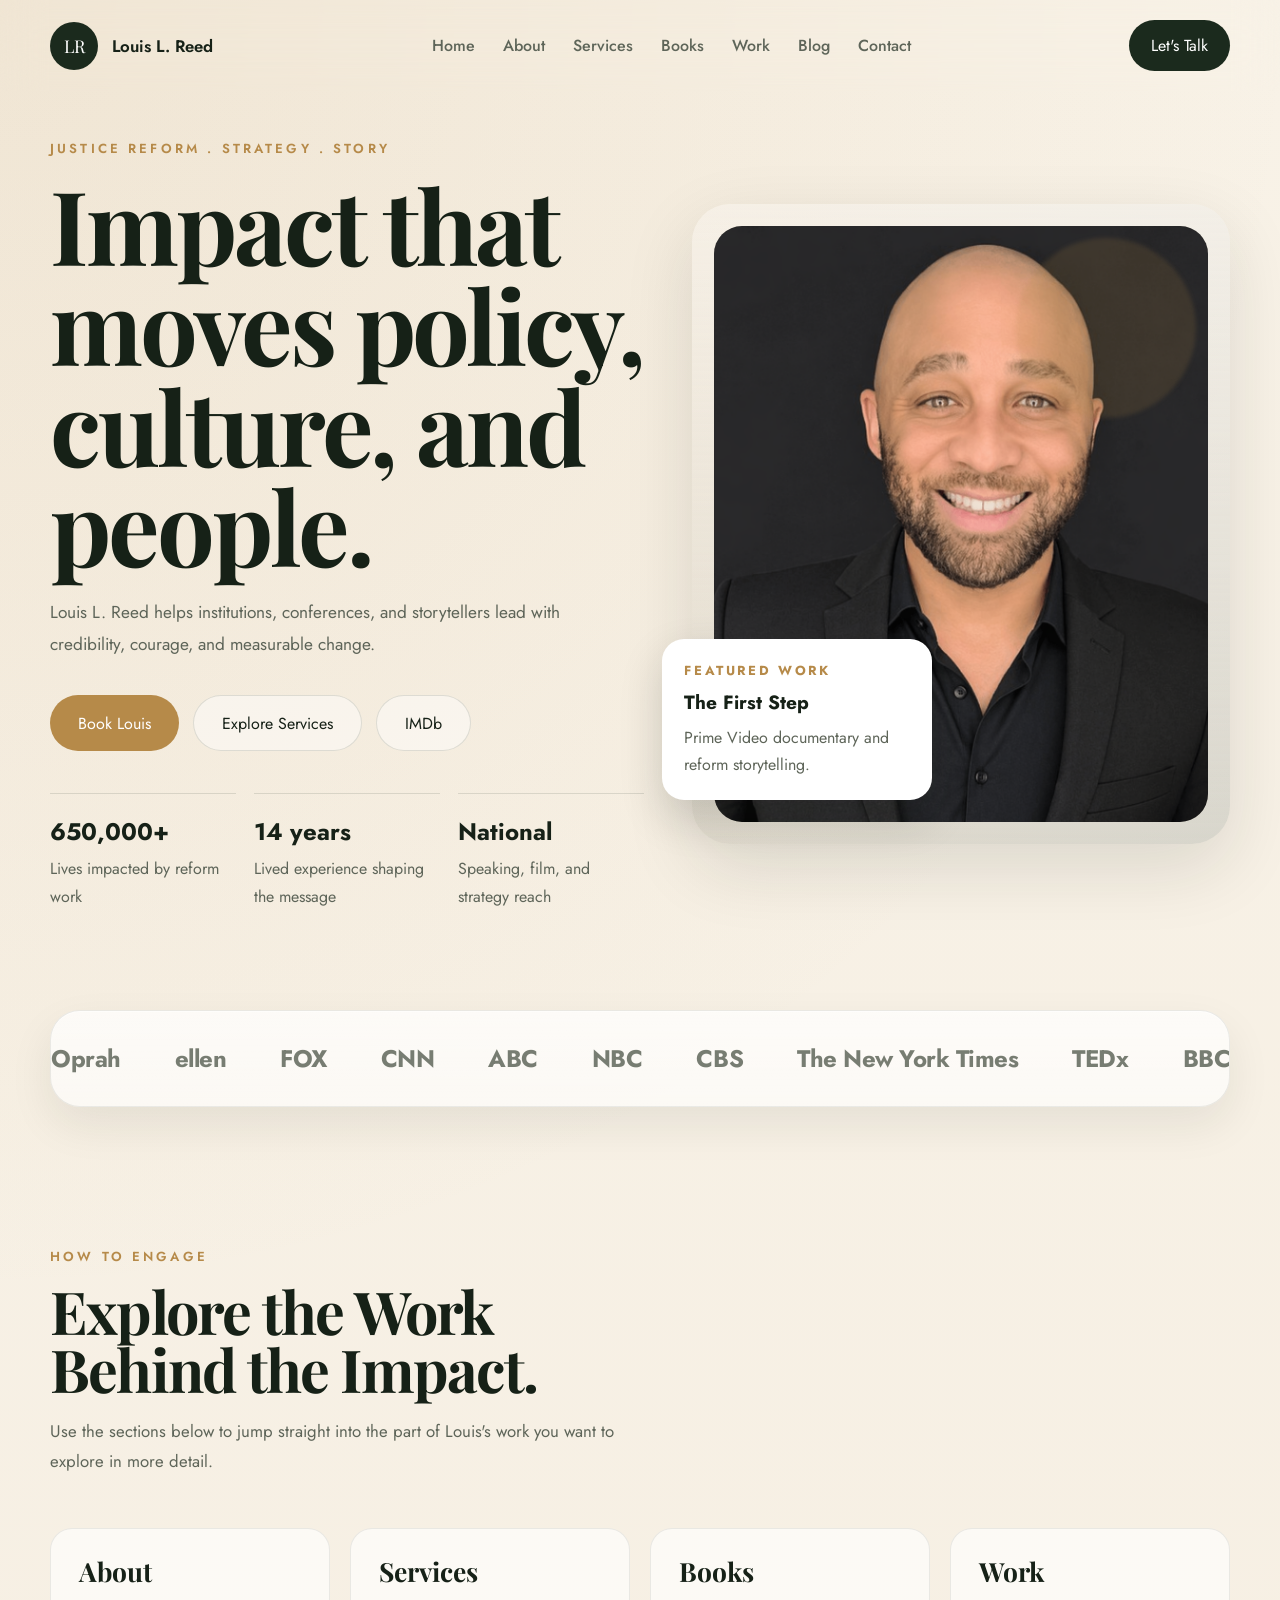
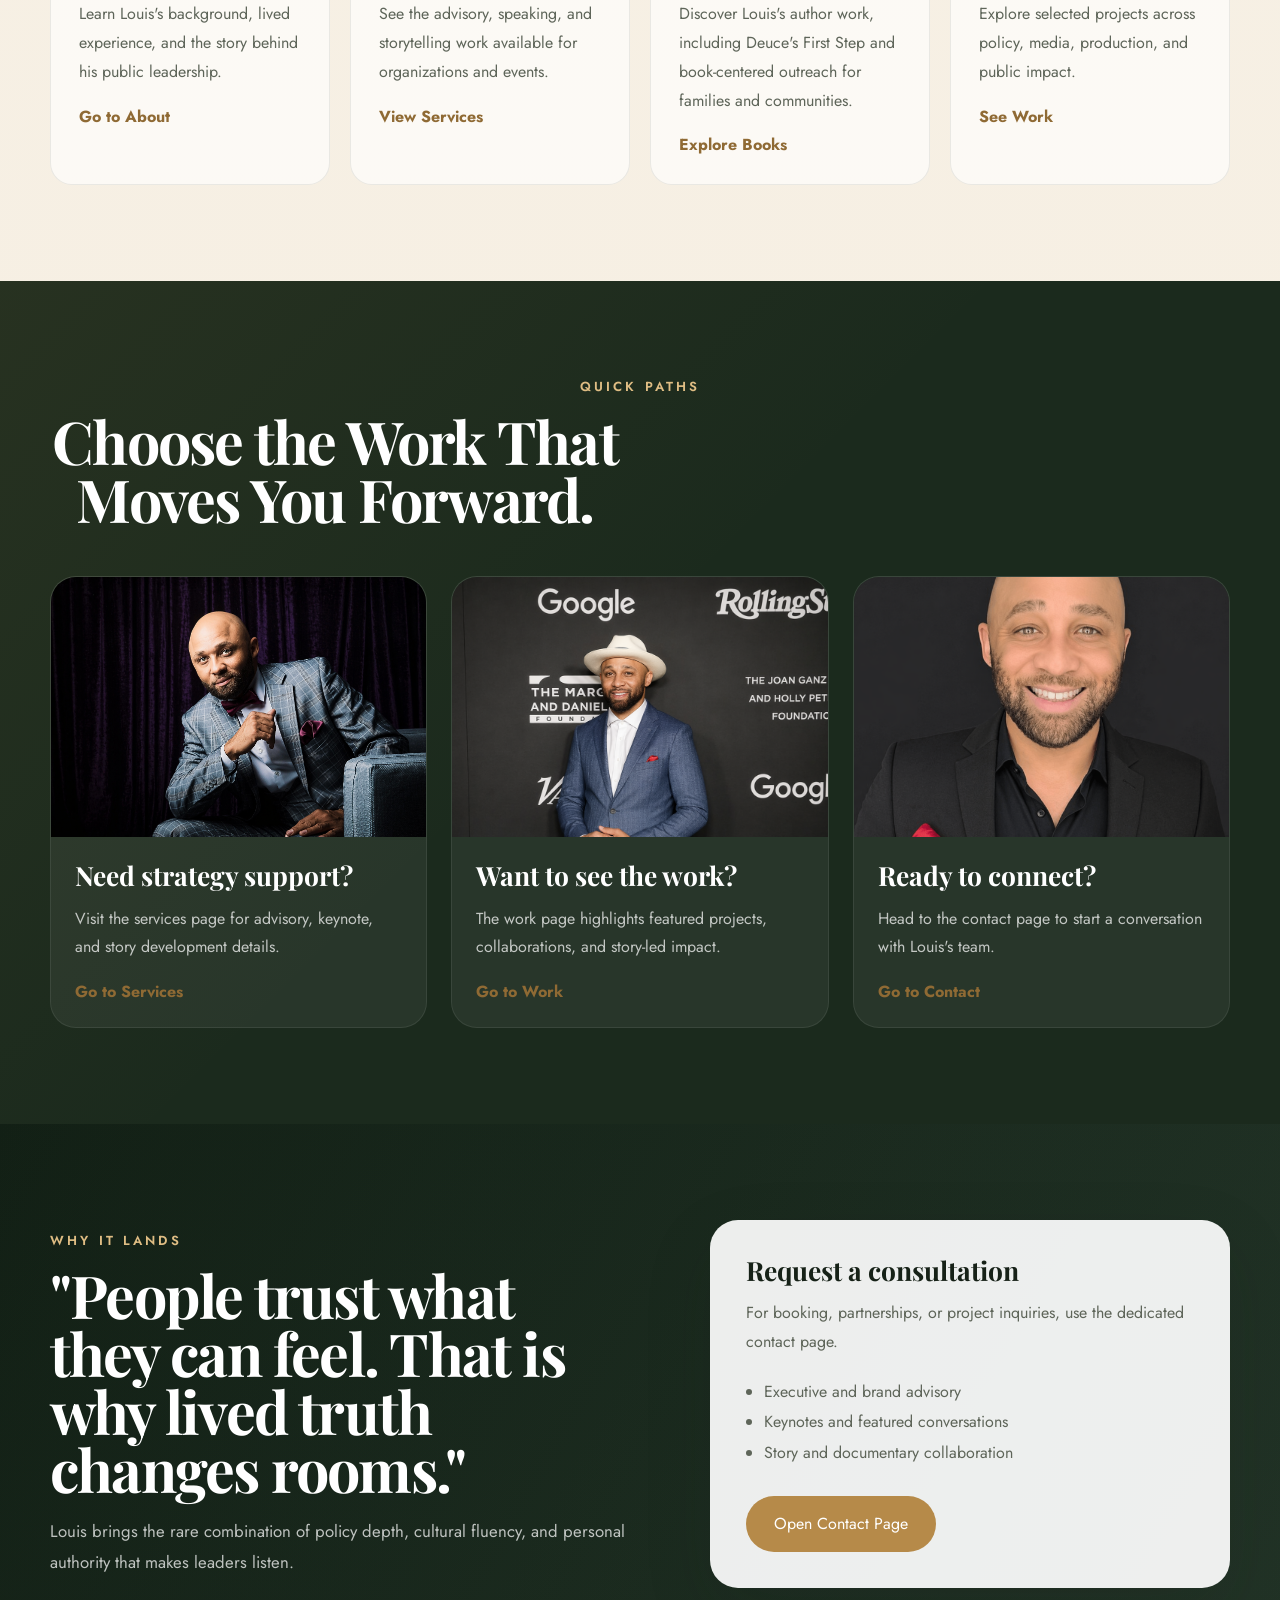
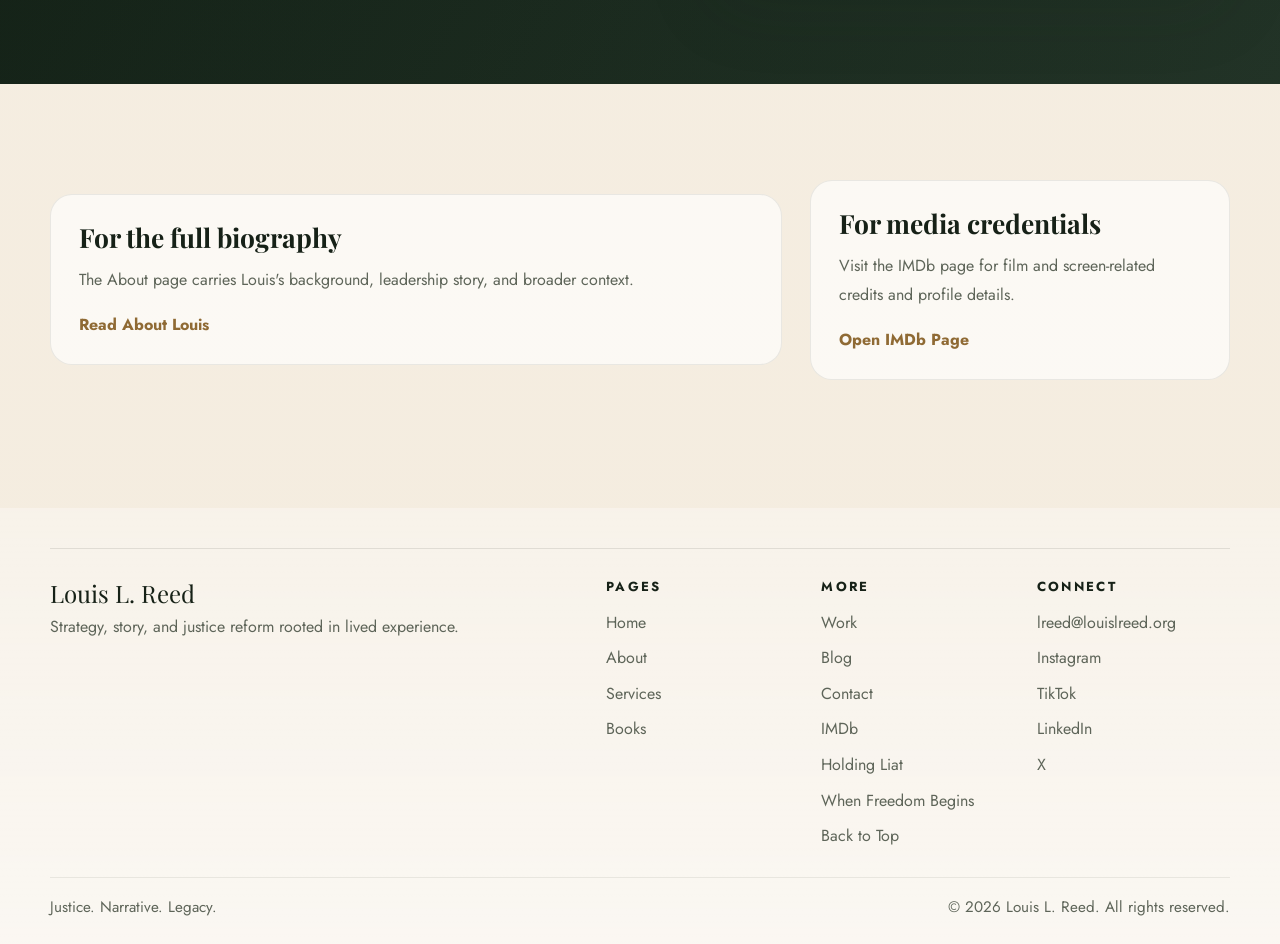
==== commit c53eaff3: "Add social profile links across site" ====
--- a/index.html
+++ b/index.html
@@ -340,6 +340,12 @@
               class="footer-link">
               Instagram
             </a>
+            <a href="https://www.tiktok.com/heinspires4real" target="_blank" rel="noopener noreferrer"
+              class="footer-link">TikTok</a>
+            <a href="https://www.linkedin.com/in/louislreed" target="_blank" rel="noopener noreferrer"
+              class="footer-link">LinkedIn</a>
+            <a href="https://www.x.com/louislreed" target="_blank" rel="noopener noreferrer"
+              class="footer-link">X</a>
           </div>
         </div>
       </div>
